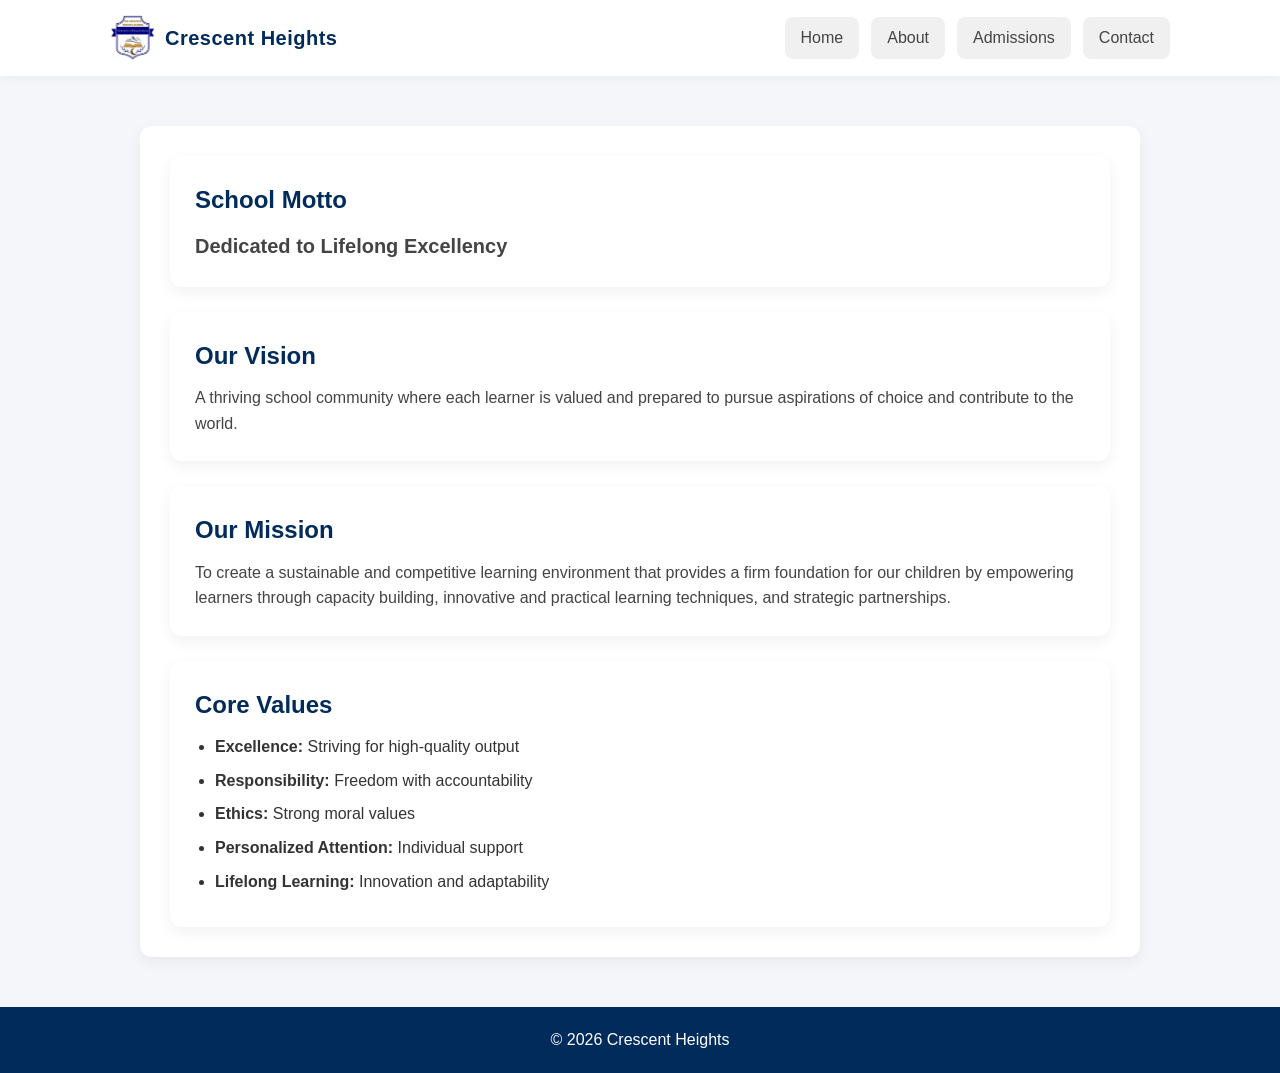
==== about.html @ fdd19cbf "first commit" ====
<!DOCTYPE html>
<html lang="en">
<head>
    <title>About</title>
    <link rel="stylesheet" href="style.css">
</head>
<body>

<header>
    <div class="navbar">
        <a href="index.html" class="logo-section">
            <img src="images/logo.jpg" class="logo">
            <span class="school-name">Crescent Heights</span>
        </a>

        <nav>
            <a href="index.html">Home</a>
            <a href="about.html">About</a>
            <a href="admission.html">Admissions</a>
            <a href="contact.html">Contact</a>
        </nav>
    </div>
</header>

<section class="about-page">

    <div class="about-card">
        <h2>School Motto</h2>
        <p class="highlight">Dedicated to Lifelong Excellency</p>
    </div>

    <div class="about-card">
        <h2>Our Vision</h2>
        <p>
            A thriving school community where each learner is valued and prepared 
            to pursue aspirations of choice and contribute to the world.
        </p>
    </div>

    <div class="about-card">
        <h2>Our Mission</h2>
        <p>
            To create a sustainable and competitive learning environment that provides 
            a firm foundation for our children by empowering learners through capacity 
            building, innovative and practical learning techniques, and strategic partnerships.
        </p>
    </div>

    <div class="about-card">
        <h2>Core Values</h2>
        <ul>
            <li><strong>Excellence:</strong> Striving for high-quality output</li>
            <li><strong>Responsibility:</strong> Freedom with accountability</li>
            <li><strong>Ethics:</strong> Strong moral values</li>
            <li><strong>Personalized Attention:</strong> Individual support</li>
            <li><strong>Lifelong Learning:</strong> Innovation and adaptability</li>
        </ul>
    </div>

</section>

<footer>
    <p>© 2026 Crescent Heights</p>
</footer>

</body>
</html>
---- style.css ----
/* RESET */
* {
    margin: 0;
    padding: 0;
    box-sizing: border-box;
}

/* BODY */
body {
    font-family: 'Segoe UI', sans-serif;
    background: #f4f6f9;
    color: #333;
    line-height: 1.6;
}

/* NAVBAR */
header {
    background: white;
    box-shadow: 0 2px 10px rgba(0,0,0,0.05);
    position: sticky;
    top: 0;
    z-index: 1000;
}

.navbar {
    max-width: 1100px;
    margin: auto;
    padding: 15px 20px;
    display: flex;
    justify-content: space-between;
    align-items: center;
    flex-wrap: wrap;
}

/* LOGO */
.logo-section {
    display: flex;
    align-items: center;
    gap: 10px;
    text-decoration: none;
}

.logo {
    width: 45px;
}

.school-name {
    font-size: 20px;
    font-weight: 700;
    color: #002b5b;
    letter-spacing: 0.5px;
}

/* NAV LINKS */
nav {
    display: flex;
    gap: 12px;
    flex-wrap: wrap;
}

nav a {
    padding: 8px 16px;
    border-radius: 8px;
    text-decoration: none;
    color: #444;
    font-weight: 500;
    transition: all 0.3s;
    background: #f0f0f0;
}

nav a:hover {
    background: #0077ff;
    color: white;
    transform: translateY(-2px);
    box-shadow: 0 6px 15px rgba(0,119,255,0.3);
}

/* HERO SECTION */
.hero {
    height: 85vh;
    background: linear-gradient(rgba(0,0,0,0.6), rgba(0,0,0,0.6)),
                url('https://images.unsplash.com/photo-1503676260728-1c00da094a0b');
    background-size: cover;
    background-position: center;
    display: flex;
    justify-content: center;
    align-items: center;
    text-align: center;
    color: white;
    padding: 0 15px;
}

.hero h1 {
    font-size: 42px;
}

.hero p {
    font-size: 18px;
    margin-top: 10px;
}

.btn {
    display: inline-block;
    margin-top: 20px;
    padding: 12px 20px;
    background: linear-gradient(135deg, #0077ff, #00c6ff);
    color: white;
    text-decoration: none;
    border-radius: 8px;
    font-weight: 600;
    transition: all 0.3s ease;
}

.btn:hover {
    transform: translateY(-2px);
    box-shadow: 0 8px 20px rgba(0,119,255,0.3);
}

.btn:active {
    transform: scale(0.98);
}

/* GENERAL SECTIONS */
.section, .about-page {
    max-width: 1000px;
    margin: 50px auto;
    background: white;
    padding: 30px;
    border-radius: 12px;
    box-shadow: 0 5px 15px rgba(0,0,0,0.06);
}

/* CARDS */
.cards {
    display: flex;
    gap: 20px;
    margin-top: 20px;
    flex-wrap: wrap;
}

.card {
    background: #f4f6f9;
    padding: 20px;
    border-radius: 12px;
    flex: 1 1 100%;
    transition: 0.3s;
}

.card:hover {
    transform: translateY(-5px);
    box-shadow: 0 10px 25px rgba(0,0,0,0.1);
}

/* ABOUT PAGE */
.about-page {
    display: grid;
    gap: 25px;
}

.about-card {
    padding: 25px;
    border-radius: 12px;
    background: white;
    box-shadow: 0 5px 15px rgba(0,0,0,0.06);
    transition: 0.3s;
}

.about-card:hover {
    transform: translateY(-5px);
}

.about-card h2 {
    color: #002b5b;
    margin-bottom: 10px;
}

.about-card p {
    line-height: 1.6;
    color: #444;
}

.highlight {
    font-size: 20px;
    font-weight: bold;
    color: #0077ff;
}

.about-card ul {
    margin-left: 20px;
    margin-top: 10px;
}

.about-card li {
    margin-bottom: 8px;
}

/* FORMS */
input, textarea {
    width: 100%;
    padding: 12px;
    margin-top: 12px;
    border-radius: 8px;
    border: 1px solid #ddd;
    font-size: 14px;
    transition: all 0.2s ease;
}

input:focus, textarea:focus {
    outline: none;
    border-color: #0077ff;
    box-shadow: 0 0 5px rgba(0,119,255,0.2);
}

button, .btn, input[type="submit"] {
    display: inline-block;
    width: 100%;
    padding: 14px 20px;
    margin-top: 15px;
    background: linear-gradient(135deg, #0077ff, #00c6ff);
    color: white;
    border: none;
    border-radius: 10px;
    font-size: 16px;
    font-weight: 600;
    cursor: pointer;
    transition: all 0.3s ease;
}

button:hover, .btn:hover, input[type="submit"]:hover {
    transform: translateY(-2px);
    box-shadow: 0 8px 20px rgba(0,119,255,0.3);
}

button:active, .btn:active, input[type="submit"]:active {
    transform: scale(0.98);
}

/* FOOTER */
footer {
    text-align: center;
    padding: 20px;
    background: #002b5b;
    color: white;
    margin-top: 50px;
}

/* MOBILE RESPONSIVE */
@media(max-width: 768px) {
    .navbar {
        flex-direction: column;
        align-items: flex-start;
    }

    nav {
        flex-direction: column;
        width: 100%;
        margin-top: 10px;
    }

    nav a {
        width: 100%;
        text-align: center;
        margin: 5px 0;
    }

    .hero h1 {
        font-size: 28px;
    }

    .cards {
        flex-direction: column;
    }

    .section, .about-page {
        padding: 20px;
        margin: 20px 10px;
    }

    button, .btn, input[type="submit"] {
        font-size: 16px;
        padding: 14px 20px;
    }
}

/* CARDS RESPONSIVE BREAKPOINT */
@media(min-width: 600px) {
    .card, .about-card {
        flex: 1 1 calc(33% - 20px);
    }
}
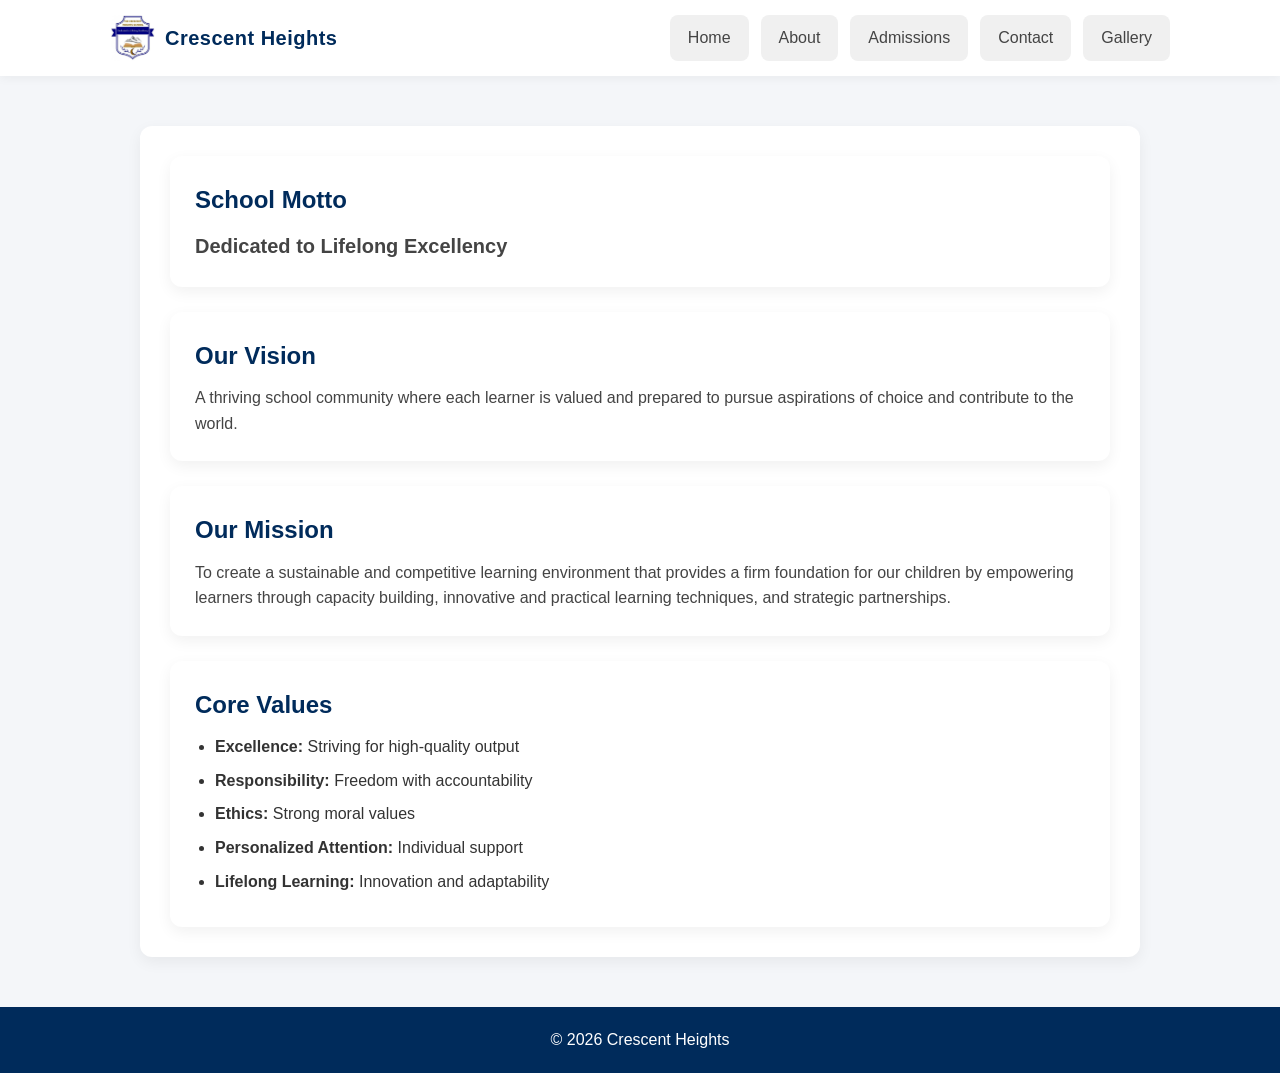
==== commit 9e9daff4: "gallery" ====
--- a/about.html
+++ b/about.html
@@ -18,6 +18,7 @@
             <a href="about.html">About</a>
             <a href="admission.html">Admissions</a>
             <a href="contact.html">Contact</a>
+            <a href="gallery.html">Gallery</a>
         </nav>
     </div>
 </header>
--- a/style.css
+++ b/style.css
@@ -13,7 +13,7 @@
     line-height: 1.6;
 }
 
-/* NAVBAR */
+/* HEADER / NAVBAR */
 header {
     background: white;
     box-shadow: 0 2px 10px rgba(0,0,0,0.05);
@@ -59,7 +59,7 @@
 }
 
 nav a {
-    padding: 8px 16px;
+    padding: 10px 18px;
     border-radius: 8px;
     text-decoration: none;
     color: #444;
@@ -244,6 +244,79 @@
     margin-top: 50px;
 }
 
+/* GALLERY SECTION */
+.gallery-section {
+    max-width: 1100px;
+    margin: 50px auto;
+    padding: 30px;
+    background: white;
+    border-radius: 12px;
+    box-shadow: 0 5px 20px rgba(0,0,0,0.08);
+    text-align: center;
+    position: relative;
+}
+
+.gallery-section h2 {
+    color: #002b5b;
+    margin-bottom: 10px;
+    font-size: 28px;
+}
+
+.gallery-section p {
+    color: #555;
+    margin-bottom: 30px;
+    font-size: 16px;
+}
+
+/* GALLERY GRID */
+.gallery-grid {
+    display: grid;
+    grid-template-columns: repeat(auto-fit, minmax(250px, 1fr));
+    gap: 20px;
+}
+
+.gallery-item {
+    position: relative;
+    overflow: hidden;
+    border-radius: 12px;
+    cursor: pointer;
+    transform: translateY(0);
+    transition: all 0.3s ease;
+}
+
+.gallery-item img {
+    width: 100%;
+    display: block;
+    transition: transform 0.4s ease;
+}
+
+.gallery-item:hover img {
+    transform: scale(1.1);
+}
+
+.gallery-item:hover {
+    transform: translateY(-5px);
+    box-shadow: 0 12px 25px rgba(0,0,0,0.2);
+}
+
+/* OVERLAY CAPTIONS */
+.overlay {
+    position: absolute;
+    bottom: 0;
+    left: 0;
+    width: 100%;
+    background: linear-gradient(180deg, transparent, rgba(0,0,0,0.7));
+    color: white;
+    padding: 10px;
+    text-align: center;
+    opacity: 0;
+    transition: opacity 0.3s ease;
+}
+
+.gallery-item:hover .overlay {
+    opacity: 1;
+}
+
 /* MOBILE RESPONSIVE */
 @media(max-width: 768px) {
     .navbar {
@@ -271,9 +344,16 @@
         flex-direction: column;
     }
 
-    .section, .about-page {
+    .section, .about-page, .gallery-section {
         padding: 20px;
         margin: 20px 10px;
+    }
+
+    .gallery-section h2 {
+        font-size: 24px;
+    }
+    .gallery-section p {
+        font-size: 14px;
     }
 
     button, .btn, input[type="submit"] {
@@ -282,7 +362,7 @@
     }
 }
 
-/* CARDS RESPONSIVE BREAKPOINT */
+/* CARDS RESPONSIVE */
 @media(min-width: 600px) {
     .card, .about-card {
         flex: 1 1 calc(33% - 20px);
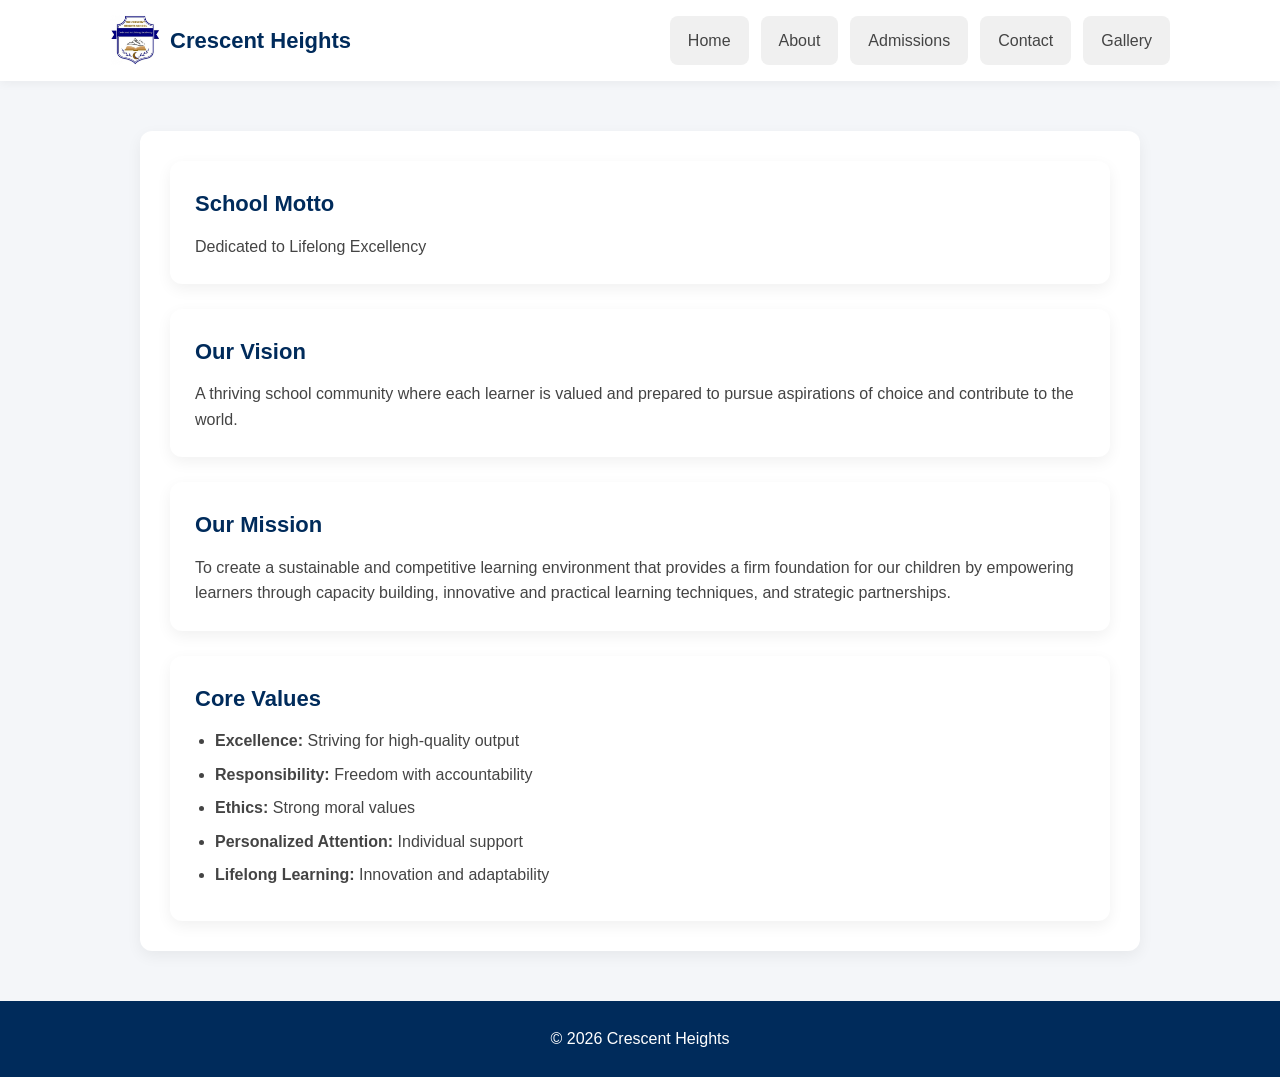
==== commit bdb9e549: "tag" ====
--- a/about.html
+++ b/about.html
@@ -1,6 +1,8 @@
 <!DOCTYPE html>
 <html lang="en">
 <head>
+    <meta charset="UTF-8">
+    <meta name="viewport" content="width=device-width, initial-scale=1.0">
     <title>About</title>
     <link rel="stylesheet" href="style.css">
 </head>
--- a/style.css
+++ b/style.css
@@ -5,7 +5,6 @@
     box-sizing: border-box;
 }
 
-/* BODY */
 body {
     font-family: 'Segoe UI', sans-serif;
     background: #f4f6f9;
@@ -41,14 +40,13 @@
 }
 
 .logo {
-    width: 45px;
+    width: 50px;
 }
 
 .school-name {
-    font-size: 20px;
+    font-size: 22px;
     font-weight: 700;
     color: #002b5b;
-    letter-spacing: 0.5px;
 }
 
 /* NAV LINKS */
@@ -59,7 +57,7 @@
 }
 
 nav a {
-    padding: 10px 18px;
+    padding: 12px 18px;
     border-radius: 8px;
     text-decoration: none;
     color: #444;
@@ -77,7 +75,8 @@
 
 /* HERO SECTION */
 .hero {
-    height: 85vh;
+    height: auto;
+    min-height: 80vh;
     background: linear-gradient(rgba(0,0,0,0.6), rgba(0,0,0,0.6)),
                 url('https://images.unsplash.com/photo-1503676260728-1c00da094a0b');
     background-size: cover;
@@ -87,27 +86,29 @@
     align-items: center;
     text-align: center;
     color: white;
-    padding: 0 15px;
+    padding: 60px 20px;
 }
 
 .hero h1 {
-    font-size: 42px;
+    font-size: 36px;
+    line-height: 1.2;
+    margin-bottom: 15px;
 }
 
 .hero p {
     font-size: 18px;
-    margin-top: 10px;
+    margin-bottom: 20px;
 }
 
 .btn {
     display: inline-block;
-    margin-top: 20px;
-    padding: 12px 20px;
+    padding: 16px 30px;
+    font-size: 18px;
+    border-radius: 10px;
+    font-weight: 600;
     background: linear-gradient(135deg, #0077ff, #00c6ff);
     color: white;
     text-decoration: none;
-    border-radius: 8px;
-    font-weight: 600;
     transition: all 0.3s ease;
 }
 
@@ -116,11 +117,7 @@
     box-shadow: 0 8px 20px rgba(0,119,255,0.3);
 }
 
-.btn:active {
-    transform: scale(0.98);
-}
-
-/* GENERAL SECTIONS */
+/* SECTIONS (About / Admission / Contact) */
 .section, .about-page {
     max-width: 1000px;
     margin: 50px auto;
@@ -128,27 +125,7 @@
     padding: 30px;
     border-radius: 12px;
     box-shadow: 0 5px 15px rgba(0,0,0,0.06);
-}
-
-/* CARDS */
-.cards {
-    display: flex;
-    gap: 20px;
-    margin-top: 20px;
-    flex-wrap: wrap;
-}
-
-.card {
-    background: #f4f6f9;
-    padding: 20px;
-    border-radius: 12px;
-    flex: 1 1 100%;
-    transition: 0.3s;
-}
-
-.card:hover {
-    transform: translateY(-5px);
-    box-shadow: 0 10px 25px rgba(0,0,0,0.1);
+    font-size: 16px;
 }
 
 /* ABOUT PAGE */
@@ -165,24 +142,16 @@
     transition: 0.3s;
 }
 
-.about-card:hover {
-    transform: translateY(-5px);
-}
-
 .about-card h2 {
     color: #002b5b;
-    margin-bottom: 10px;
-}
-
-.about-card p {
+    font-size: 22px;
+    margin-bottom: 12px;
+}
+
+.about-card p, .about-card li {
+    font-size: 16px;
+    color: #444;
     line-height: 1.6;
-    color: #444;
-}
-
-.highlight {
-    font-size: 20px;
-    font-weight: bold;
-    color: #0077ff;
 }
 
 .about-card ul {
@@ -194,15 +163,14 @@
     margin-bottom: 8px;
 }
 
-/* FORMS */
+/* FORMS / BUTTONS */
 input, textarea {
     width: 100%;
-    padding: 12px;
+    padding: 14px;
     margin-top: 12px;
     border-radius: 8px;
     border: 1px solid #ddd;
-    font-size: 14px;
-    transition: all 0.2s ease;
+    font-size: 16px;
 }
 
 input:focus, textarea:focus {
@@ -211,37 +179,26 @@
     box-shadow: 0 0 5px rgba(0,119,255,0.2);
 }
 
-button, .btn, input[type="submit"] {
-    display: inline-block;
-    width: 100%;
-    padding: 14px 20px;
-    margin-top: 15px;
-    background: linear-gradient(135deg, #0077ff, #00c6ff);
-    color: white;
+button, input[type="submit"] {
+    width: 100%;
+    padding: 16px 25px;
+    font-size: 18px;
+    font-weight: 600;
     border: none;
     border-radius: 10px;
-    font-size: 16px;
-    font-weight: 600;
+    background: linear-gradient(135deg, #0077ff, #00c6ff);
+    color: white;
     cursor: pointer;
     transition: all 0.3s ease;
 }
 
-button:hover, .btn:hover, input[type="submit"]:hover {
+button:hover, input[type="submit"]:hover {
     transform: translateY(-2px);
     box-shadow: 0 8px 20px rgba(0,119,255,0.3);
 }
 
-button:active, .btn:active, input[type="submit"]:active {
+button:active, input[type="submit"]:active {
     transform: scale(0.98);
-}
-
-/* FOOTER */
-footer {
-    text-align: center;
-    padding: 20px;
-    background: #002b5b;
-    color: white;
-    margin-top: 50px;
 }
 
 /* GALLERY SECTION */
@@ -256,58 +213,30 @@
     position: relative;
 }
 
-.gallery-section h2 {
-    color: #002b5b;
-    margin-bottom: 10px;
-    font-size: 28px;
-}
-
-.gallery-section p {
-    color: #555;
-    margin-bottom: 30px;
-    font-size: 16px;
-}
-
-/* GALLERY GRID */
 .gallery-grid {
     display: grid;
     grid-template-columns: repeat(auto-fit, minmax(250px, 1fr));
     gap: 20px;
 }
 
-.gallery-item {
-    position: relative;
-    overflow: hidden;
-    border-radius: 12px;
-    cursor: pointer;
-    transform: translateY(0);
-    transition: all 0.3s ease;
-}
-
 .gallery-item img {
     width: 100%;
-    display: block;
-    transition: transform 0.4s ease;
+    border-radius: 12px;
+    transition: transform 0.3s ease;
 }
 
 .gallery-item:hover img {
-    transform: scale(1.1);
-}
-
-.gallery-item:hover {
-    transform: translateY(-5px);
-    box-shadow: 0 12px 25px rgba(0,0,0,0.2);
-}
-
-/* OVERLAY CAPTIONS */
+    transform: scale(1.05);
+}
+
 .overlay {
     position: absolute;
     bottom: 0;
     left: 0;
     width: 100%;
+    padding: 10px;
+    color: white;
     background: linear-gradient(180deg, transparent, rgba(0,0,0,0.7));
-    color: white;
-    padding: 10px;
     text-align: center;
     opacity: 0;
     transition: opacity 0.3s ease;
@@ -315,6 +244,15 @@
 
 .gallery-item:hover .overlay {
     opacity: 1;
+}
+
+/* FOOTER */
+footer {
+    text-align: center;
+    padding: 25px;
+    background: #002b5b;
+    color: white;
+    font-size: 16px;
 }
 
 /* MOBILE RESPONSIVE */
@@ -334,37 +272,22 @@
         width: 100%;
         text-align: center;
         margin: 5px 0;
+        font-size: 18px;
+        padding: 12px;
     }
 
-    .hero h1 {
-        font-size: 28px;
-    }
-
-    .cards {
-        flex-direction: column;
-    }
-
-    .section, .about-page, .gallery-section {
-        padding: 20px;
-        margin: 20px 10px;
-    }
-
-    .gallery-section h2 {
-        font-size: 24px;
-    }
-    .gallery-section p {
-        font-size: 14px;
-    }
-
-    button, .btn, input[type="submit"] {
-        font-size: 16px;
-        padding: 14px 20px;
-    }
-}
-
-/* CARDS RESPONSIVE */
-@media(min-width: 600px) {
-    .card, .about-card {
-        flex: 1 1 calc(33% - 20px);
-    }
+    .hero h1 { font-size: 32px; }
+    .hero p { font-size: 18px; }
+    .btn { font-size: 18px; padding: 16px 25px; }
+
+    .about-card h2 { font-size: 20px; }
+    .about-card p, .about-card li { font-size: 16px; }
+
+    input, textarea { font-size: 16px; padding: 14px; }
+    button, input[type="submit"] { font-size: 18px; padding: 16px 25px; }
+
+    .gallery-section h2 { font-size: 24px; }
+    .gallery-section p { font-size: 16px; }
+
+    .gallery-grid { grid-template-columns: 1fr; gap: 15px; }
 }
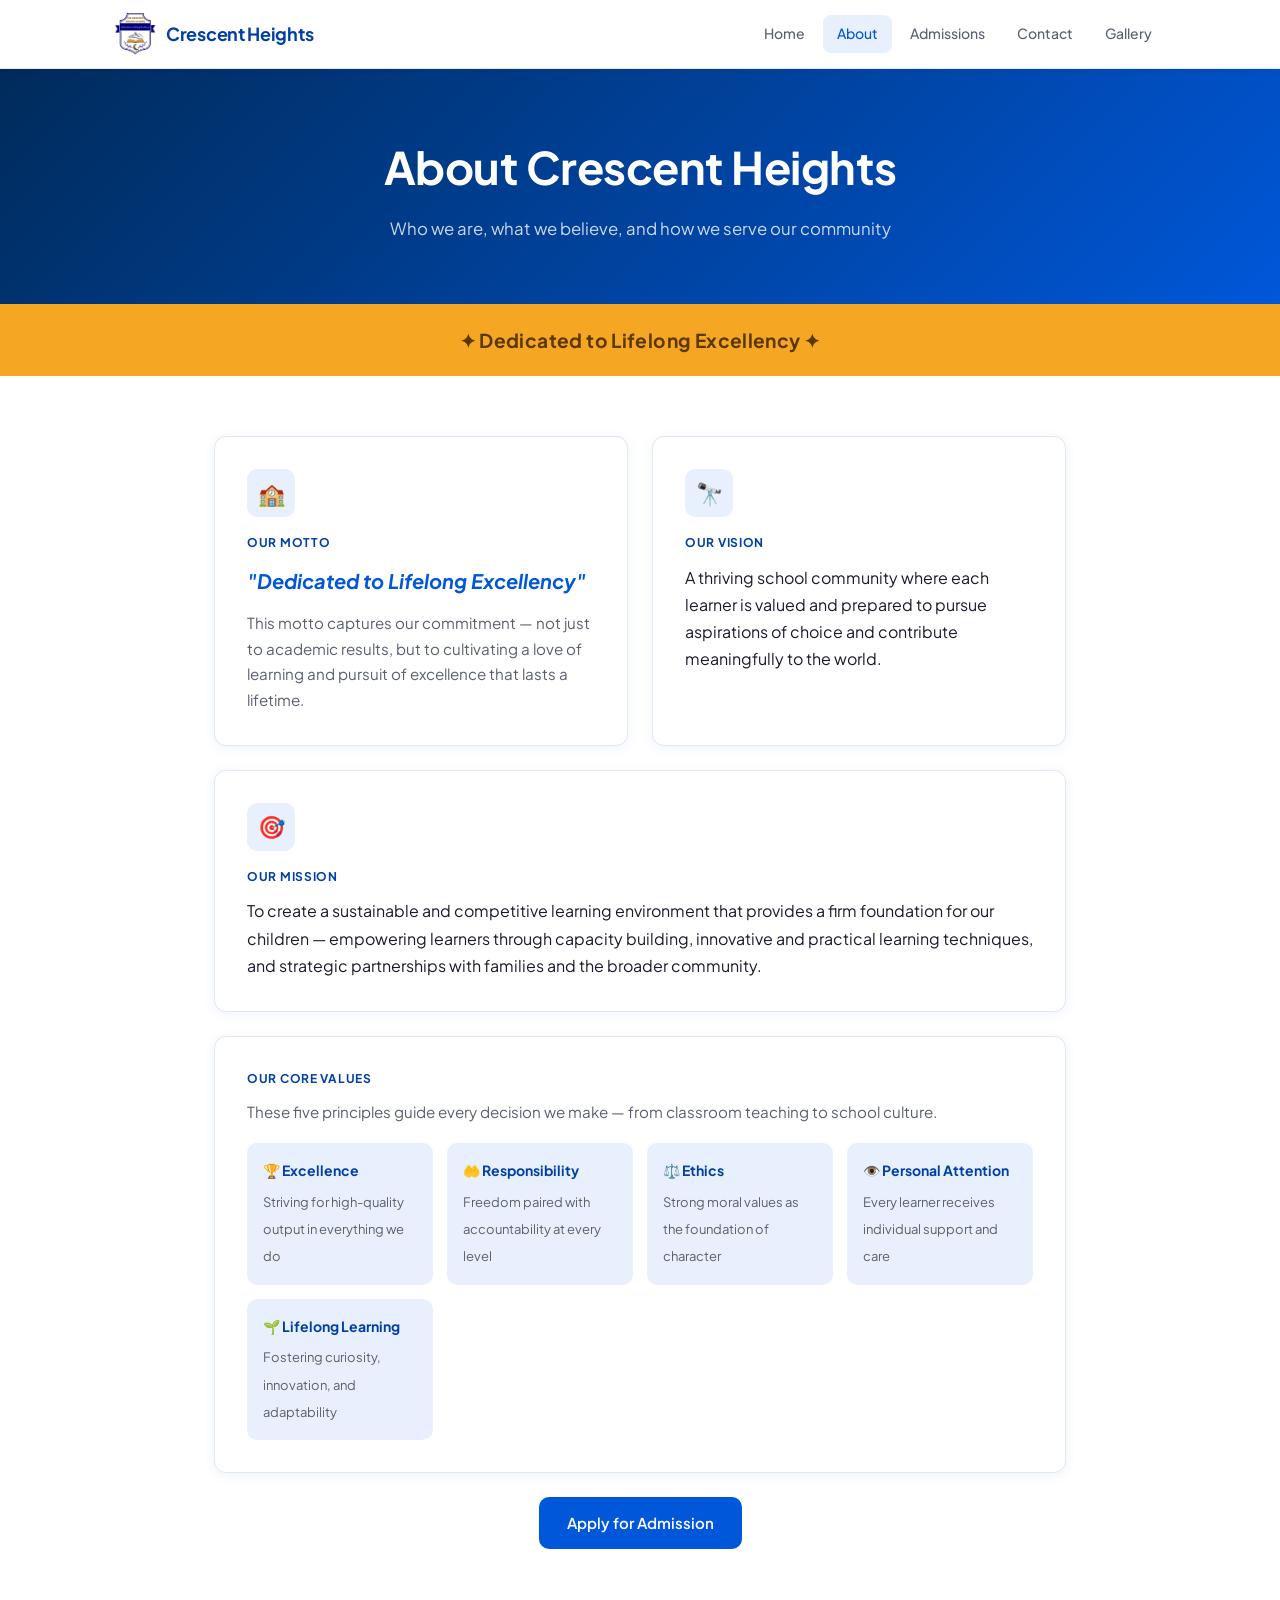
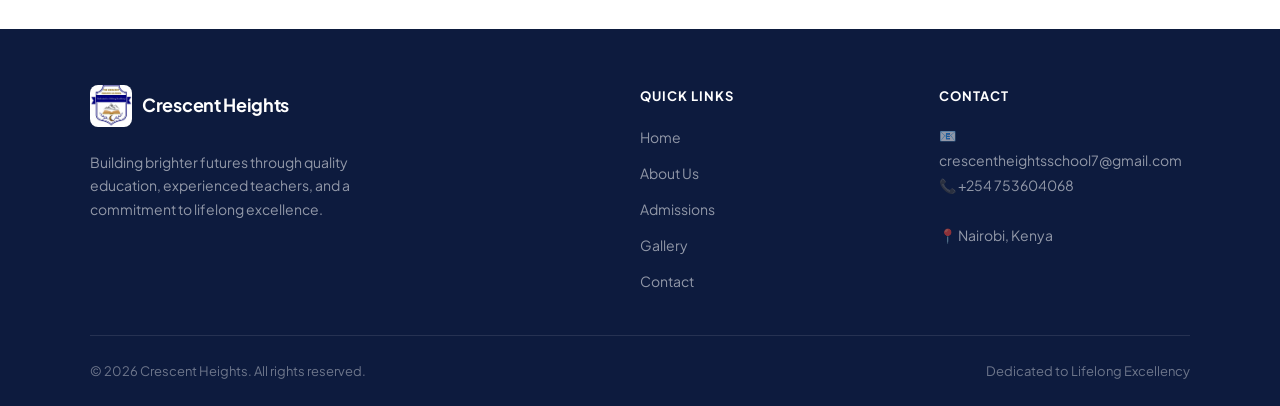
==== commit a0e12570: "updated website" ====
--- a/about.html
+++ b/about.html
@@ -1,70 +1,148 @@
 <!DOCTYPE html>
 <html lang="en">
 <head>
-    <meta charset="UTF-8">
-    <meta name="viewport" content="width=device-width, initial-scale=1.0">
-    <title>About</title>
-    <link rel="stylesheet" href="style.css">
+  <meta charset="UTF-8">
+  <meta name="viewport" content="width=device-width, initial-scale=1.0">
+  <meta name="description" content="Learn about Crescent Heights — our motto, vision, mission, and the core values that guide everything we do.">
+  <title>About — Crescent Heights</title>
+  <link rel="icon" href="images/logo.jpg">
+  <link rel="stylesheet" href="style.css">
 </head>
 <body>
 
 <header>
-    <div class="navbar">
-        <a href="index.html" class="logo-section">
-            <img src="images/logo.jpg" class="logo">
-            <span class="school-name">Crescent Heights</span>
-        </a>
-
-        <nav>
-            <a href="index.html">Home</a>
-            <a href="about.html">About</a>
-            <a href="admission.html">Admissions</a>
-            <a href="contact.html">Contact</a>
-            <a href="gallery.html">Gallery</a>
-        </nav>
-    </div>
+  <div class="navbar">
+    <a href="index.html" class="logo-section">
+      <img src="images/logo.jpg" class="logo" alt="Crescent Heights Logo">
+      <span class="school-name">Crescent Heights</span>
+    </a>
+    <button class="hamburger" id="hamburger" aria-label="Toggle menu">
+      <span></span><span></span><span></span>
+    </button>
+    <nav id="main-nav">
+      <a href="index.html">Home</a>
+      <a href="about.html" class="active">About</a>
+      <a href="admission.html">Admissions</a>
+      <a href="contact.html">Contact</a>
+      <a href="gallery.html">Gallery</a>
+    </nav>
+  </div>
 </header>
 
-<section class="about-page">
+<div class="page-hero">
+  <h1>About Crescent Heights</h1>
+  <p>Who we are, what we believe, and how we serve our community</p>
+</div>
 
-    <div class="about-card">
-        <h2>School Motto</h2>
-        <p class="highlight">Dedicated to Lifelong Excellency</p>
+<div class="motto-banner">
+  <p>✦ Dedicated to Lifelong Excellency ✦</p>
+</div>
+
+<div class="about-page">
+  <div class="about-grid">
+
+    <div class="about-card fade-up">
+      <div class="card-icon">🏫</div>
+      <h2>Our Motto</h2>
+      <p class="highlight">"Dedicated to Lifelong Excellency"</p>
+      <p style="margin-top:12px; color:var(--muted); font-size:0.95rem;">This motto captures our commitment — not just to academic results, but to cultivating a love of learning and pursuit of excellence that lasts a lifetime.</p>
     </div>
 
-    <div class="about-card">
-        <h2>Our Vision</h2>
-        <p>
-            A thriving school community where each learner is valued and prepared 
-            to pursue aspirations of choice and contribute to the world.
-        </p>
+    <div class="about-card fade-up">
+      <div class="card-icon">🔭</div>
+      <h2>Our Vision</h2>
+      <p>A thriving school community where each learner is valued and prepared to pursue aspirations of choice and contribute meaningfully to the world.</p>
     </div>
 
-    <div class="about-card">
-        <h2>Our Mission</h2>
-        <p>
-            To create a sustainable and competitive learning environment that provides 
-            a firm foundation for our children by empowering learners through capacity 
-            building, innovative and practical learning techniques, and strategic partnerships.
-        </p>
+    <div class="about-card full-width fade-up">
+      <div class="card-icon">🎯</div>
+      <h2>Our Mission</h2>
+      <p>To create a sustainable and competitive learning environment that provides a firm foundation for our children — empowering learners through capacity building, innovative and practical learning techniques, and strategic partnerships with families and the broader community.</p>
     </div>
 
-    <div class="about-card">
-        <h2>Core Values</h2>
-        <ul>
-            <li><strong>Excellence:</strong> Striving for high-quality output</li>
-            <li><strong>Responsibility:</strong> Freedom with accountability</li>
-            <li><strong>Ethics:</strong> Strong moral values</li>
-            <li><strong>Personalized Attention:</strong> Individual support</li>
-            <li><strong>Lifelong Learning:</strong> Innovation and adaptability</li>
-        </ul>
+    <div class="about-card full-width fade-up">
+      <h2>Our Core Values</h2>
+      <p style="color:var(--muted); font-size:0.95rem; margin-bottom:18px;">These five principles guide every decision we make — from classroom teaching to school culture.</p>
+      <div class="values-grid">
+        <div class="value-item">
+          <strong>🏆 Excellence</strong>
+          <span>Striving for high-quality output in everything we do</span>
+        </div>
+        <div class="value-item">
+          <strong>🤲 Responsibility</strong>
+          <span>Freedom paired with accountability at every level</span>
+        </div>
+        <div class="value-item">
+          <strong>⚖️ Ethics</strong>
+          <span>Strong moral values as the foundation of character</span>
+        </div>
+        <div class="value-item">
+          <strong>👁️ Personal Attention</strong>
+          <span>Every learner receives individual support and care</span>
+        </div>
+        <div class="value-item">
+          <strong>🌱 Lifelong Learning</strong>
+          <span>Fostering curiosity, innovation, and adaptability</span>
+        </div>
+      </div>
     </div>
 
-</section>
+  </div>
+  <div style="text-align:center; margin-top:16px; padding-bottom:20px;">
+    <a href="admission.html" class="btn btn-blue">Apply for Admission</a>
+  </div>
+</div>
 
 <footer>
-    <p>© 2026 Crescent Heights</p>
+  <div class="footer-grid">
+    <div class="footer-brand">
+      <a href="index.html" class="logo-section" style="margin-bottom:12px; display:inline-flex;">
+        <img src="images/logo.jpg" class="logo" alt="Logo">
+        <span class="school-name">Crescent Heights</span>
+      </a>
+      <p>Building brighter futures through quality education, experienced teachers, and a commitment to lifelong excellence.</p>
+    </div>
+    <div class="footer-col">
+      <h4>Quick Links</h4>
+      <ul>
+        <li><a href="index.html">Home</a></li>
+        <li><a href="about.html">About Us</a></li>
+        <li><a href="admission.html">Admissions</a></li>
+        <li><a href="gallery.html">Gallery</a></li>
+        <li><a href="contact.html">Contact</a></li>
+      </ul>
+    </div>
+    <div class="footer-col">
+      <h4>Contact</h4>
+      <address>
+        📧 crescentheightsschool7@gmail.com<br>
+        📞 +254 753604068<br><br>
+        📍 Nairobi, Kenya
+      </address>
+    </div>
+  </div>
+  <div class="footer-bottom">
+    <span>© 2026 Crescent Heights. All rights reserved.</span>
+    <span>Dedicated to Lifelong Excellency</span>
+  </div>
 </footer>
 
+<script>
+  const hamburger = document.getElementById('hamburger');
+  const nav = document.getElementById('main-nav');
+  hamburger.addEventListener('click', () => {
+    hamburger.classList.toggle('open');
+    nav.classList.toggle('open');
+  });
+  const observer = new IntersectionObserver((entries) => {
+    entries.forEach((e, i) => {
+      if (e.isIntersecting) {
+        setTimeout(() => e.target.classList.add('visible'), i * 100);
+        observer.unobserve(e.target);
+      }
+    });
+  }, { threshold: 0.1 });
+  document.querySelectorAll('.fade-up').forEach(el => observer.observe(el));
+</script>
 </body>
 </html>
--- a/style.css
+++ b/style.css
@@ -1,293 +1,549 @@
-/* RESET */
-* {
-    margin: 0;
-    padding: 0;
-    box-sizing: border-box;
-}
+@import url('https://fonts.googleapis.com/css2?family=Plus+Jakarta+Sans:wght@400;500;600;700&display=swap');
+
+*, *::before, *::after { box-sizing: border-box; margin: 0; padding: 0; }
+
+:root {
+  --blue: #0057D9;
+  --blue-dark: #003FA3;
+  --blue-light: #E8F0FE;
+  --gold: #F5A623;
+  --text: #1a1a2e;
+  --muted: #5a6070;
+  --border: #e2e8f0;
+  --bg: #f8faff;
+  --white: #ffffff;
+  --radius: 12px;
+  --shadow: 0 2px 12px rgba(0,87,217,0.08);
+  --shadow-lg: 0 8px 32px rgba(0,87,217,0.12);
+}
+
+html { scroll-behavior: smooth; }
 
 body {
-    font-family: 'Segoe UI', sans-serif;
-    background: #f4f6f9;
-    color: #333;
-    line-height: 1.6;
-}
-
-/* HEADER / NAVBAR */
+  font-family: 'Plus Jakarta Sans', sans-serif;
+  color: var(--text);
+  background: var(--white);
+  line-height: 1.7;
+  font-size: 16px;
+}
+
+/* ── NAVBAR ── */
 header {
-    background: white;
-    box-shadow: 0 2px 10px rgba(0,0,0,0.05);
-    position: sticky;
-    top: 0;
-    z-index: 1000;
+  position: sticky;
+  top: 0;
+  z-index: 100;
+  background: rgba(255,255,255,0.95);
+  backdrop-filter: blur(10px);
+  border-bottom: 1px solid var(--border);
+  box-shadow: 0 1px 8px rgba(0,0,0,0.05);
 }
 
 .navbar {
-    max-width: 1100px;
-    margin: auto;
-    padding: 15px 20px;
-    display: flex;
-    justify-content: space-between;
-    align-items: center;
-    flex-wrap: wrap;
-}
-
-/* LOGO */
+  max-width: 1100px;
+  margin: 0 auto;
+  padding: 0 24px;
+  display: flex;
+  align-items: center;
+  justify-content: space-between;
+  height: 68px;
+}
+
 .logo-section {
-    display: flex;
-    align-items: center;
-    gap: 10px;
-    text-decoration: none;
+  display: flex;
+  align-items: center;
+  gap: 10px;
+  text-decoration: none;
+  flex-shrink: 0;
 }
 
 .logo {
-    width: 50px;
+  width: 42px;
+  height: 42px;
+  border-radius: 8px;
+  object-fit: cover;
 }
 
 .school-name {
-    font-size: 22px;
-    font-weight: 700;
-    color: #002b5b;
-}
-
-/* NAV LINKS */
+  font-weight: 700;
+  font-size: 18px;
+  color: var(--blue-dark);
+  letter-spacing: -0.3px;
+}
+
 nav {
-    display: flex;
-    gap: 12px;
-    flex-wrap: wrap;
+  display: flex;
+  align-items: center;
+  gap: 4px;
 }
 
 nav a {
-    padding: 12px 18px;
-    border-radius: 8px;
-    text-decoration: none;
-    color: #444;
-    font-weight: 500;
-    transition: all 0.3s;
-    background: #f0f0f0;
-}
-
-nav a:hover {
-    background: #0077ff;
-    color: white;
-    transform: translateY(-2px);
-    box-shadow: 0 6px 15px rgba(0,119,255,0.3);
-}
-
-/* HERO SECTION */
+  text-decoration: none;
+  color: var(--muted);
+  font-weight: 500;
+  font-size: 14px;
+  padding: 7px 14px;
+  border-radius: 8px;
+  transition: all 0.2s;
+}
+
+nav a:hover, nav a.active {
+  color: var(--blue);
+  background: var(--blue-light);
+}
+
+.hamburger {
+  display: none;
+  flex-direction: column;
+  gap: 5px;
+  cursor: pointer;
+  padding: 6px;
+  background: none;
+  border: none;
+  border-radius: 6px;
+}
+
+.hamburger span {
+  display: block;
+  width: 22px;
+  height: 2px;
+  background: var(--text);
+  border-radius: 2px;
+  transition: all 0.3s;
+}
+
+.hamburger.open span:nth-child(1) { transform: translateY(7px) rotate(45deg); }
+.hamburger.open span:nth-child(2) { opacity: 0; }
+.hamburger.open span:nth-child(3) { transform: translateY(-7px) rotate(-45deg); }
+
+/* ── HERO ── */
 .hero {
-    height: auto;
-    min-height: 80vh;
-    background: linear-gradient(rgba(0,0,0,0.6), rgba(0,0,0,0.6)),
-                url('https://images.unsplash.com/photo-1503676260728-1c00da094a0b');
-    background-size: cover;
-    background-position: center;
-    display: flex;
-    justify-content: center;
-    align-items: center;
-    text-align: center;
-    color: white;
-    padding: 60px 20px;
+  background: linear-gradient(135deg, #002b5b 0%, #0057D9 60%, #1a7fe8 100%);
+  min-height: 88vh;
+  display: flex;
+  align-items: center;
+  justify-content: center;
+  text-align: center;
+  padding: 80px 24px;
+  position: relative;
+  overflow: hidden;
+}
+
+.hero::before {
+  content: '';
+  position: absolute;
+  inset: 0;
+  background: url("data:image/svg+xml,%3Csvg width='60' height='60' viewBox='0 0 60 60' xmlns='http://www.w3.org/2000/svg'%3E%3Cg fill='none' fill-rule='evenodd'%3E%3Cg fill='%23ffffff' fill-opacity='0.04'%3E%3Ccircle cx='30' cy='30' r='4'/%3E%3C/g%3E%3C/g%3E%3C/svg%3E");
+}
+
+.hero-content {
+  position: relative;
+  z-index: 1;
+  max-width: 680px;
+}
+
+.hero-badge {
+  display: inline-block;
+  background: rgba(255,255,255,0.15);
+  color: #fff;
+  font-size: 13px;
+  font-weight: 600;
+  letter-spacing: 0.08em;
+  text-transform: uppercase;
+  padding: 6px 16px;
+  border-radius: 999px;
+  border: 1px solid rgba(255,255,255,0.25);
+  margin-bottom: 20px;
+  animation: fadeUp 0.6s ease both;
 }
 
 .hero h1 {
-    font-size: 36px;
-    line-height: 1.2;
-    margin-bottom: 15px;
+  font-size: clamp(2rem, 5vw, 3.4rem);
+  font-weight: 700;
+  color: #fff;
+  line-height: 1.15;
+  letter-spacing: -1px;
+  margin-bottom: 16px;
+  animation: fadeUp 0.6s 0.1s ease both;
 }
 
 .hero p {
-    font-size: 18px;
-    margin-bottom: 20px;
+  font-size: 1.15rem;
+  color: rgba(255,255,255,0.8);
+  margin-bottom: 32px;
+  animation: fadeUp 0.6s 0.2s ease both;
+}
+
+.hero-btns {
+  display: flex;
+  gap: 12px;
+  justify-content: center;
+  flex-wrap: wrap;
+  animation: fadeUp 0.6s 0.3s ease both;
 }
 
 .btn {
-    display: inline-block;
-    padding: 16px 30px;
-    font-size: 18px;
-    border-radius: 10px;
-    font-weight: 600;
-    background: linear-gradient(135deg, #0077ff, #00c6ff);
-    color: white;
-    text-decoration: none;
-    transition: all 0.3s ease;
-}
-
-.btn:hover {
-    transform: translateY(-2px);
-    box-shadow: 0 8px 20px rgba(0,119,255,0.3);
-}
-
-/* SECTIONS (About / Admission / Contact) */
-.section, .about-page {
-    max-width: 1000px;
-    margin: 50px auto;
-    background: white;
-    padding: 30px;
-    border-radius: 12px;
-    box-shadow: 0 5px 15px rgba(0,0,0,0.06);
-    font-size: 16px;
-}
-
-/* ABOUT PAGE */
-.about-page {
-    display: grid;
-    gap: 25px;
-}
+  display: inline-block;
+  padding: 13px 28px;
+  border-radius: 10px;
+  font-weight: 600;
+  font-size: 15px;
+  text-decoration: none;
+  transition: all 0.2s;
+  cursor: pointer;
+  border: none;
+  font-family: inherit;
+}
+
+.btn-primary { background: var(--white); color: var(--blue-dark); }
+.btn-primary:hover { background: #f0f4ff; transform: translateY(-2px); box-shadow: 0 8px 20px rgba(0,0,0,0.15); }
+
+.btn-outline { background: transparent; color: #fff; border: 2px solid rgba(255,255,255,0.5); }
+.btn-outline:hover { background: rgba(255,255,255,0.1); transform: translateY(-2px); }
+
+.btn-blue { background: var(--blue); color: #fff; }
+.btn-blue:hover { background: var(--blue-dark); transform: translateY(-2px); box-shadow: var(--shadow-lg); }
+
+/* ── STATS ── */
+.stats-strip {
+  background: var(--white);
+  border-top: 1px solid var(--border);
+  padding: 28px 24px;
+}
+
+.stats-grid {
+  max-width: 800px;
+  margin: 0 auto;
+  display: flex;
+  justify-content: center;
+  gap: 48px;
+  flex-wrap: wrap;
+}
+
+.stat { text-align: center; }
+.stat-number { font-size: 2rem; font-weight: 700; color: var(--blue); letter-spacing: -1px; }
+.stat-label { font-size: 13px; color: var(--muted); font-weight: 500; margin-top: 2px; }
+
+/* ── SECTIONS ── */
+.section {
+  padding: 80px 24px;
+  max-width: 1100px;
+  margin: 0 auto;
+}
+
+.section-header { text-align: center; margin-bottom: 48px; }
+
+.section-tag {
+  display: inline-block;
+  font-size: 12px;
+  font-weight: 700;
+  letter-spacing: 0.1em;
+  text-transform: uppercase;
+  color: var(--blue);
+  margin-bottom: 10px;
+}
+
+.section h2 {
+  font-size: clamp(1.6rem, 3vw, 2.2rem);
+  font-weight: 700;
+  letter-spacing: -0.5px;
+  margin-bottom: 12px;
+}
+
+.section-sub { color: var(--muted); font-size: 1.05rem; max-width: 520px; margin: 0 auto; }
+
+/* ── CARDS ── */
+.cards { display: grid; grid-template-columns: repeat(auto-fit, minmax(280px, 1fr)); gap: 24px; }
+
+.card {
+  background: var(--white);
+  border: 1px solid var(--border);
+  border-radius: var(--radius);
+  padding: 28px;
+  transition: all 0.25s;
+  box-shadow: var(--shadow);
+}
+
+.card:hover { transform: translateY(-4px); box-shadow: var(--shadow-lg); border-color: rgba(0,87,217,0.2); }
+
+.card-icon {
+  width: 48px; height: 48px;
+  border-radius: 10px;
+  background: var(--blue-light);
+  display: flex; align-items: center; justify-content: center;
+  margin-bottom: 16px;
+  font-size: 22px;
+}
+
+.card h3 { font-size: 1.05rem; font-weight: 700; margin-bottom: 8px; }
+.card p { color: var(--muted); font-size: 0.95rem; line-height: 1.65; }
+
+/* ── PAGE HERO ── */
+.page-hero {
+  background: linear-gradient(135deg, #002b5b, #0057D9);
+  padding: 60px 24px;
+  text-align: center;
+  color: #fff;
+}
+
+.page-hero h1 { font-size: clamp(1.8rem, 4vw, 2.8rem); font-weight: 700; margin-bottom: 10px; letter-spacing: -0.5px; }
+.page-hero p { color: rgba(255,255,255,0.8); font-size: 1.05rem; }
+
+/* ── ABOUT ── */
+.motto-banner { background: var(--gold); padding: 20px 24px; text-align: center; }
+.motto-banner p { font-size: 1.2rem; font-weight: 700; color: #5a3800; letter-spacing: 0.02em; }
+
+.about-page { max-width: 900px; margin: 0 auto; padding: 60px 24px; }
+
+.about-grid { display: grid; grid-template-columns: 1fr 1fr; gap: 24px; margin: 0 0 24px; }
 
 .about-card {
-    padding: 25px;
-    border-radius: 12px;
-    background: white;
-    box-shadow: 0 5px 15px rgba(0,0,0,0.06);
-    transition: 0.3s;
-}
+  background: var(--white);
+  border: 1px solid var(--border);
+  border-radius: var(--radius);
+  padding: 32px;
+  box-shadow: var(--shadow);
+}
+
+.about-card.full-width { grid-column: 1 / -1; }
 
 .about-card h2 {
-    color: #002b5b;
-    font-size: 22px;
-    margin-bottom: 12px;
-}
-
-.about-card p, .about-card li {
-    font-size: 16px;
-    color: #444;
-    line-height: 1.6;
-}
-
-.about-card ul {
-    margin-left: 20px;
-    margin-top: 10px;
-}
-
-.about-card li {
-    margin-bottom: 8px;
-}
-
-/* FORMS / BUTTONS */
-input, textarea {
-    width: 100%;
-    padding: 14px;
-    margin-top: 12px;
-    border-radius: 8px;
-    border: 1px solid #ddd;
-    font-size: 16px;
-}
-
-input:focus, textarea:focus {
-    outline: none;
-    border-color: #0077ff;
-    box-shadow: 0 0 5px rgba(0,119,255,0.2);
-}
-
-button, input[type="submit"] {
-    width: 100%;
-    padding: 16px 25px;
-    font-size: 18px;
-    font-weight: 600;
-    border: none;
-    border-radius: 10px;
-    background: linear-gradient(135deg, #0077ff, #00c6ff);
-    color: white;
-    cursor: pointer;
-    transition: all 0.3s ease;
-}
-
-button:hover, input[type="submit"]:hover {
-    transform: translateY(-2px);
-    box-shadow: 0 8px 20px rgba(0,119,255,0.3);
-}
-
-button:active, input[type="submit"]:active {
-    transform: scale(0.98);
-}
-
-/* GALLERY SECTION */
-.gallery-section {
-    max-width: 1100px;
-    margin: 50px auto;
-    padding: 30px;
-    background: white;
-    border-radius: 12px;
-    box-shadow: 0 5px 20px rgba(0,0,0,0.08);
-    text-align: center;
-    position: relative;
-}
-
-.gallery-grid {
-    display: grid;
-    grid-template-columns: repeat(auto-fit, minmax(250px, 1fr));
-    gap: 20px;
-}
-
-.gallery-item img {
-    width: 100%;
-    border-radius: 12px;
-    transition: transform 0.3s ease;
-}
-
-.gallery-item:hover img {
-    transform: scale(1.05);
-}
-
-.overlay {
-    position: absolute;
-    bottom: 0;
-    left: 0;
-    width: 100%;
-    padding: 10px;
-    color: white;
-    background: linear-gradient(180deg, transparent, rgba(0,0,0,0.7));
-    text-align: center;
-    opacity: 0;
-    transition: opacity 0.3s ease;
-}
-
-.gallery-item:hover .overlay {
-    opacity: 1;
-}
-
-/* FOOTER */
-footer {
-    text-align: center;
-    padding: 25px;
-    background: #002b5b;
-    color: white;
-    font-size: 16px;
-}
-
-/* MOBILE RESPONSIVE */
-@media(max-width: 768px) {
-    .navbar {
-        flex-direction: column;
-        align-items: flex-start;
-    }
-
-    nav {
-        flex-direction: column;
-        width: 100%;
-        margin-top: 10px;
-    }
-
-    nav a {
-        width: 100%;
-        text-align: center;
-        margin: 5px 0;
-        font-size: 18px;
-        padding: 12px;
-    }
-
-    .hero h1 { font-size: 32px; }
-    .hero p { font-size: 18px; }
-    .btn { font-size: 18px; padding: 16px 25px; }
-
-    .about-card h2 { font-size: 20px; }
-    .about-card p, .about-card li { font-size: 16px; }
-
-    input, textarea { font-size: 16px; padding: 14px; }
-    button, input[type="submit"] { font-size: 18px; padding: 16px 25px; }
-
-    .gallery-section h2 { font-size: 24px; }
-    .gallery-section p { font-size: 16px; }
-
-    .gallery-grid { grid-template-columns: 1fr; gap: 15px; }
+  font-size: 12px; font-weight: 700; color: var(--blue-dark);
+  text-transform: uppercase; letter-spacing: 0.06em; margin-bottom: 10px;
+}
+
+.about-card p { color: var(--text); font-size: 1rem; line-height: 1.7; }
+.about-card .highlight { font-size: 1.25rem; font-weight: 700; color: var(--blue); font-style: italic; }
+
+.values-grid { display: grid; grid-template-columns: repeat(auto-fit, minmax(160px, 1fr)); gap: 14px; margin-top: 16px; }
+
+.value-item { background: var(--blue-light); border-radius: 10px; padding: 16px; }
+.value-item strong { display: block; color: var(--blue-dark); font-weight: 700; font-size: 14px; margin-bottom: 4px; }
+.value-item span { font-size: 13px; color: var(--muted); }
+
+/* ── FORMS ── */
+.form-page { max-width: 680px; margin: 0 auto; padding: 60px 24px; }
+
+.form-card {
+  background: var(--white);
+  border: 1px solid var(--border);
+  border-radius: 16px;
+  padding: 40px;
+  box-shadow: var(--shadow-lg);
+}
+
+.form-card h2 { font-size: 1.4rem; font-weight: 700; margin-bottom: 6px; }
+.form-card .sub { color: var(--muted); font-size: 0.95rem; margin-bottom: 28px; }
+
+.form-group { margin-bottom: 18px; }
+.form-group label { display: block; font-size: 14px; font-weight: 600; color: var(--text); margin-bottom: 6px; }
+
+.form-group input,
+.form-group select,
+.form-group textarea {
+  width: 100%;
+  padding: 11px 14px;
+  border: 1.5px solid var(--border);
+  border-radius: 8px;
+  font-family: inherit;
+  font-size: 15px;
+  color: var(--text);
+  background: var(--white);
+  transition: border-color 0.2s, box-shadow 0.2s;
+  outline: none;
+}
+
+.form-group input:focus,
+.form-group select:focus,
+.form-group textarea:focus {
+  border-color: var(--blue);
+  box-shadow: 0 0 0 3px rgba(0,87,217,0.1);
+}
+
+.form-group textarea { resize: vertical; min-height: 110px; }
+.form-row { display: grid; grid-template-columns: 1fr 1fr; gap: 16px; }
+
+.docs-checklist {
+  background: var(--blue-light);
+  border-radius: 10px;
+  padding: 18px 20px;
+  margin-bottom: 24px;
+}
+
+.docs-checklist h4 {
+  font-size: 13px; font-weight: 700; color: var(--blue-dark);
+  text-transform: uppercase; letter-spacing: 0.06em; margin-bottom: 10px;
+}
+
+.docs-checklist ul { list-style: none; display: flex; flex-direction: column; gap: 6px; }
+
+.docs-checklist li {
+  font-size: 14px; color: var(--blue-dark);
+  display: flex; align-items: center; gap: 8px;
+}
+
+.docs-checklist li::before { content: '✓'; font-weight: 700; color: var(--blue); }
+
+/* ── CONTACT ── */
+.contact-layout {
+  display: grid;
+  grid-template-columns: 1fr 1.6fr;
+  gap: 40px;
+  max-width: 1000px;
+  margin: 0 auto;
+  padding: 60px 24px;
+  align-items: start;
+}
+
+.contact-info h2 { font-size: 1.5rem; font-weight: 700; margin-bottom: 10px; }
+.contact-info .sub { color: var(--muted); margin-bottom: 28px; font-size: 0.95rem; }
+
+.contact-detail { display: flex; align-items: flex-start; gap: 14px; margin-bottom: 20px; }
+
+.contact-detail-icon {
+  width: 40px; height: 40px;
+  border-radius: 10px;
+  background: var(--blue-light);
+  display: flex; align-items: center; justify-content: center;
+  font-size: 17px; flex-shrink: 0;
+}
+
+.contact-detail-text strong {
+  display: block; font-size: 13px; font-weight: 700;
+  color: var(--muted); text-transform: uppercase;
+  letter-spacing: 0.05em; margin-bottom: 2px;
+}
+
+.contact-detail-text span { font-size: 15px; color: var(--text); }
+
+.map-embed { margin-top: 24px; border-radius: var(--radius); overflow: hidden; border: 1px solid var(--border); }
+.map-embed iframe { width: 100%; height: 220px; display: block; border: none; }
+
+/* ── GALLERY ── */
+.gallery-section { padding: 60px 24px; max-width: 1100px; margin: 0 auto; }
+
+.gallery-filters { display: flex; gap: 8px; justify-content: center; margin-bottom: 32px; flex-wrap: wrap; }
+
+.filter-btn {
+  padding: 7px 18px;
+  border-radius: 999px;
+  border: 1.5px solid var(--border);
+  background: transparent;
+  font-family: inherit;
+  font-size: 14px; font-weight: 500;
+  color: var(--muted);
+  cursor: pointer;
+  transition: all 0.2s;
+}
+
+.filter-btn.active, .filter-btn:hover { background: var(--blue); color: #fff; border-color: var(--blue); }
+
+.gallery-grid { display: grid; grid-template-columns: repeat(auto-fill, minmax(280px, 1fr)); gap: 16px; }
+
+.gallery-item {
+  border-radius: var(--radius);
+  overflow: hidden;
+  aspect-ratio: 4/3;
+  background: var(--bg);
+  border: 1px solid var(--border);
+  cursor: pointer;
+  position: relative;
+}
+
+.gallery-item img { width: 100%; height: 100%; object-fit: cover; transition: transform 0.35s; display: block; }
+.gallery-item:hover img { transform: scale(1.05); }
+
+.gallery-item-overlay {
+  position: absolute; inset: 0;
+  background: rgba(0,43,91,0.55);
+  display: flex; align-items: center; justify-content: center;
+  opacity: 0; transition: opacity 0.25s;
+  color: #fff; font-size: 28px;
+}
+
+.gallery-item:hover .gallery-item-overlay { opacity: 1; }
+
+/* ── LIGHTBOX ── */
+.lightbox {
+  display: none; position: fixed; inset: 0;
+  background: rgba(0,0,0,0.92);
+  z-index: 1000;
+  align-items: center; justify-content: center;
+  padding: 24px;
+}
+
+.lightbox.open { display: flex; }
+.lightbox-img { max-width: 90vw; max-height: 85vh; border-radius: 8px; object-fit: contain; }
+
+.lightbox .close {
+  position: absolute; top: 20px; right: 28px;
+  color: #fff; font-size: 36px; cursor: pointer;
+  line-height: 1; opacity: 0.7; transition: opacity 0.2s;
+}
+
+.lightbox .close:hover { opacity: 1; }
+
+/* ── FOOTER ── */
+footer { background: #0d1b3e; color: rgba(255,255,255,0.75); padding: 56px 24px 24px; }
+
+.footer-grid {
+  max-width: 1100px; margin: 0 auto;
+  display: grid; grid-template-columns: 2fr 1fr 1fr;
+  gap: 48px; padding-bottom: 40px;
+  border-bottom: 1px solid rgba(255,255,255,0.1);
+}
+
+.footer-brand .school-name { color: #fff; font-size: 18px; }
+.footer-brand p { margin-top: 12px; font-size: 14px; line-height: 1.7; max-width: 280px; color: rgba(255,255,255,0.55); }
+
+.footer-col h4 { color: #fff; font-size: 13px; font-weight: 700; text-transform: uppercase; letter-spacing: 0.08em; margin-bottom: 16px; }
+.footer-col ul { list-style: none; display: flex; flex-direction: column; gap: 9px; }
+.footer-col ul li a { color: rgba(255,255,255,0.55); text-decoration: none; font-size: 14px; transition: color 0.2s; }
+.footer-col ul li a:hover { color: #fff; }
+.footer-col address { font-style: normal; font-size: 14px; color: rgba(255,255,255,0.55); line-height: 1.8; }
+
+.footer-bottom {
+  max-width: 1100px; margin: 0 auto; padding-top: 24px;
+  display: flex; justify-content: space-between; align-items: center;
+  font-size: 13px; color: rgba(255,255,255,0.4);
+  flex-wrap: wrap; gap: 8px;
+}
+
+/* ── ANIMATIONS ── */
+.fade-up { opacity: 0; transform: translateY(24px); transition: opacity 0.5s ease, transform 0.5s ease; }
+.fade-up.visible { opacity: 1; transform: none; }
+
+@keyframes fadeUp {
+  from { opacity: 0; transform: translateY(20px); }
+  to { opacity: 1; transform: none; }
+}
+
+/* ── RESPONSIVE ── */
+@media (max-width: 768px) {
+  .hamburger { display: flex; }
+
+  nav {
+    display: none; position: absolute;
+    top: 68px; left: 0; right: 0;
+    background: var(--white);
+    border-bottom: 1px solid var(--border);
+    flex-direction: column;
+    padding: 12px 16px 20px; gap: 2px;
+    box-shadow: 0 8px 24px rgba(0,0,0,0.08);
+  }
+
+  nav.open { display: flex; }
+  nav a { width: 100%; padding: 11px 14px; font-size: 15px; }
+
+  .about-grid { grid-template-columns: 1fr; }
+  .about-card.full-width { grid-column: 1; }
+  .form-row { grid-template-columns: 1fr; }
+  .contact-layout { grid-template-columns: 1fr; }
+  .footer-grid { grid-template-columns: 1fr; gap: 32px; }
+  .stats-grid { gap: 28px; }
+  .form-card { padding: 24px; }
+}
+
+@media (max-width: 480px) {
+  .hero-btns { flex-direction: column; align-items: center; }
+  .gallery-grid { grid-template-columns: repeat(2, 1fr); }
 }
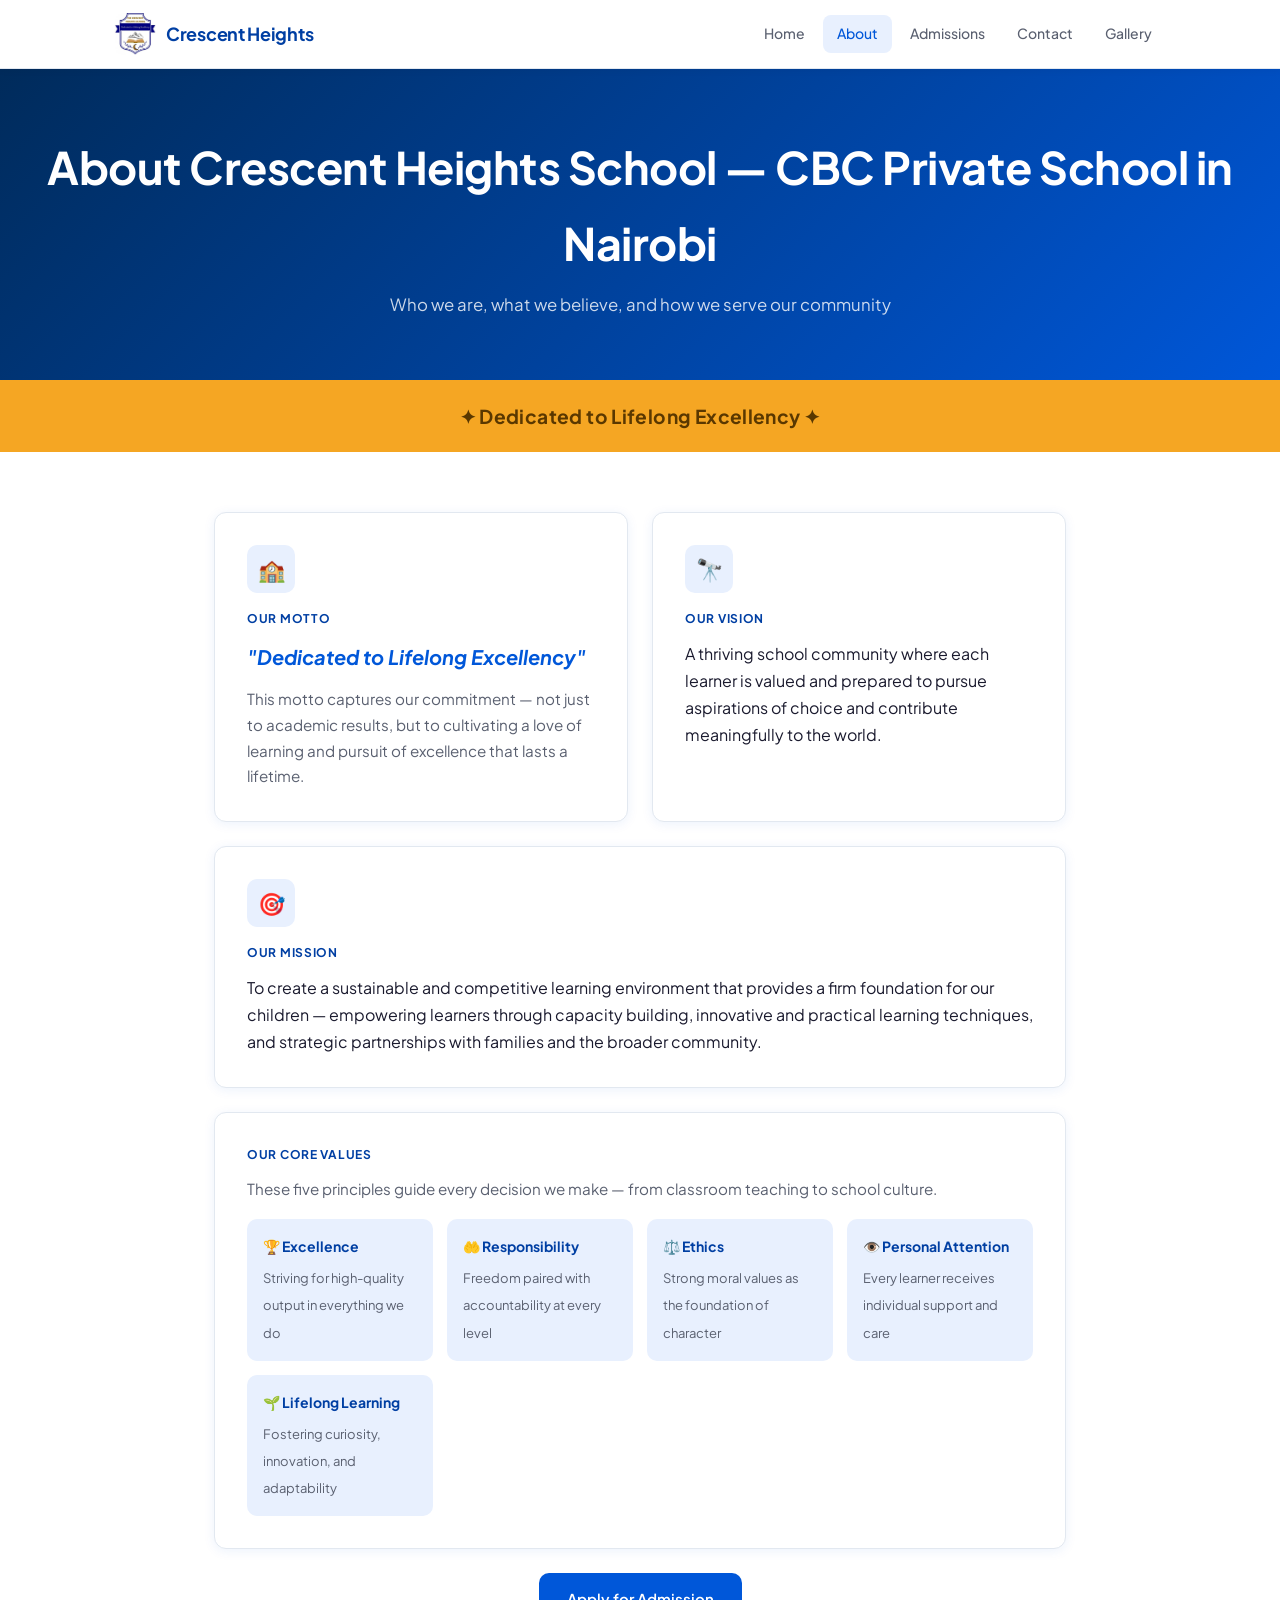
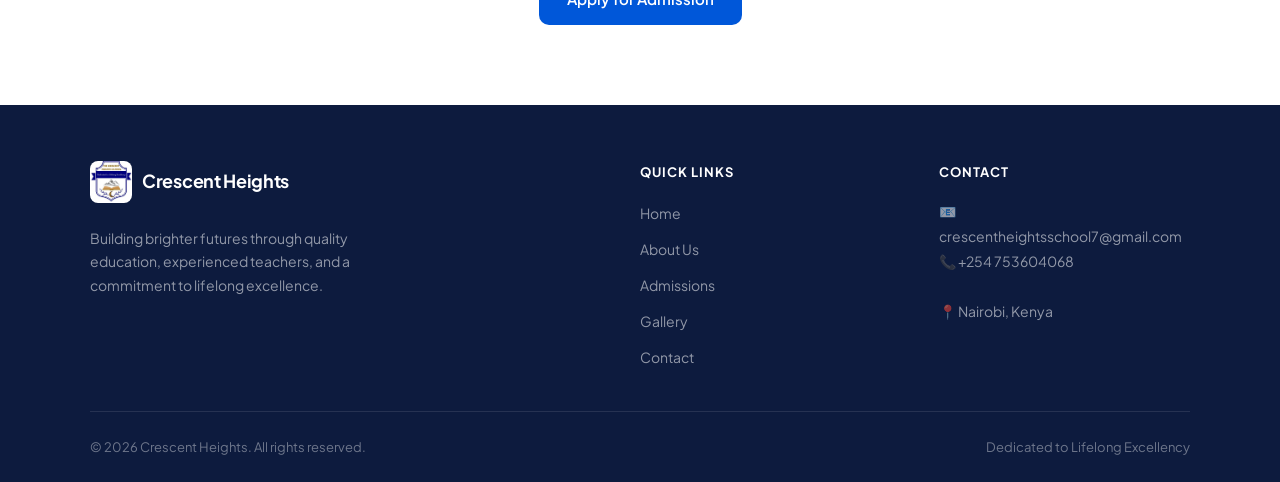
==== commit f927ed24: "cbc" ====
--- a/about.html
+++ b/about.html
@@ -4,8 +4,9 @@
   <meta charset="UTF-8">
   <meta name="viewport" content="width=device-width, initial-scale=1.0">
   <meta name="description" content="Learn about Crescent Heights — our motto, vision, mission, and the core values that guide everything we do.">
-  <title>About — Crescent Heights</title>
-  <link rel="icon" href="images/logo.jpg">
+  <title>About Crescent Heights | CBC Private School in Nairobi</title>
+  <meta name="description" content="Learn about Crescent Heights School — our CBC motto, vision, mission, and core values that guide our private school in Nairobi, Kenya.">
+  <link rel="icon" type="image/jpg" href="images/logo.jpg">
   <link rel="stylesheet" href="style.css">
 </head>
 <body>
@@ -13,7 +14,7 @@
 <header>
   <div class="navbar">
     <a href="index.html" class="logo-section">
-      <img src="images/logo.jpg" class="logo" alt="Crescent Heights Logo">
+      <img src="images/logo.jpg" class="logo" alt="Crescent Heights School Logo - Private CBC School in Nairobi">
       <span class="school-name">Crescent Heights</span>
     </a>
     <button class="hamburger" id="hamburger" aria-label="Toggle menu">
@@ -30,7 +31,7 @@
 </header>
 
 <div class="page-hero">
-  <h1>About Crescent Heights</h1>
+  <h1>About Crescent Heights School — CBC Private School in Nairobi</h1>
   <p>Who we are, what we believe, and how we serve our community</p>
 </div>
 
@@ -97,7 +98,7 @@
   <div class="footer-grid">
     <div class="footer-brand">
       <a href="index.html" class="logo-section" style="margin-bottom:12px; display:inline-flex;">
-        <img src="images/logo.jpg" class="logo" alt="Logo">
+        <img src="images/logo.jpg" class="logo" alt="Crescent Heights School Logo">
         <span class="school-name">Crescent Heights</span>
       </a>
       <p>Building brighter futures through quality education, experienced teachers, and a commitment to lifelong excellence.</p>
--- a/style.css
+++ b/style.css
@@ -508,6 +508,38 @@
   flex-wrap: wrap; gap: 8px;
 }
 
+/* ── COLLAGE PREVIEW ── */
+.collage-preview {
+  position: relative;
+  border-radius: var(--radius);
+  overflow: hidden;
+  box-shadow: var(--shadow-lg);
+  cursor: pointer;
+}
+
+.collage-preview img {
+  width: 100%;
+  max-height: 440px;
+  object-fit: cover;
+  display: block;
+  transition: transform 0.4s ease;
+}
+
+.collage-preview:hover img { transform: scale(1.03); }
+
+.collage-overlay {
+  position: absolute;
+  inset: 0;
+  background: rgba(0,20,60,0.45);
+  display: flex;
+  align-items: center;
+  justify-content: center;
+  opacity: 0;
+  transition: opacity 0.3s ease;
+}
+
+.collage-preview:hover .collage-overlay { opacity: 1; }
+
 /* ── ANIMATIONS ── */
 .fade-up { opacity: 0; transform: translateY(24px); transition: opacity 0.5s ease, transform 0.5s ease; }
 .fade-up.visible { opacity: 1; transform: none; }
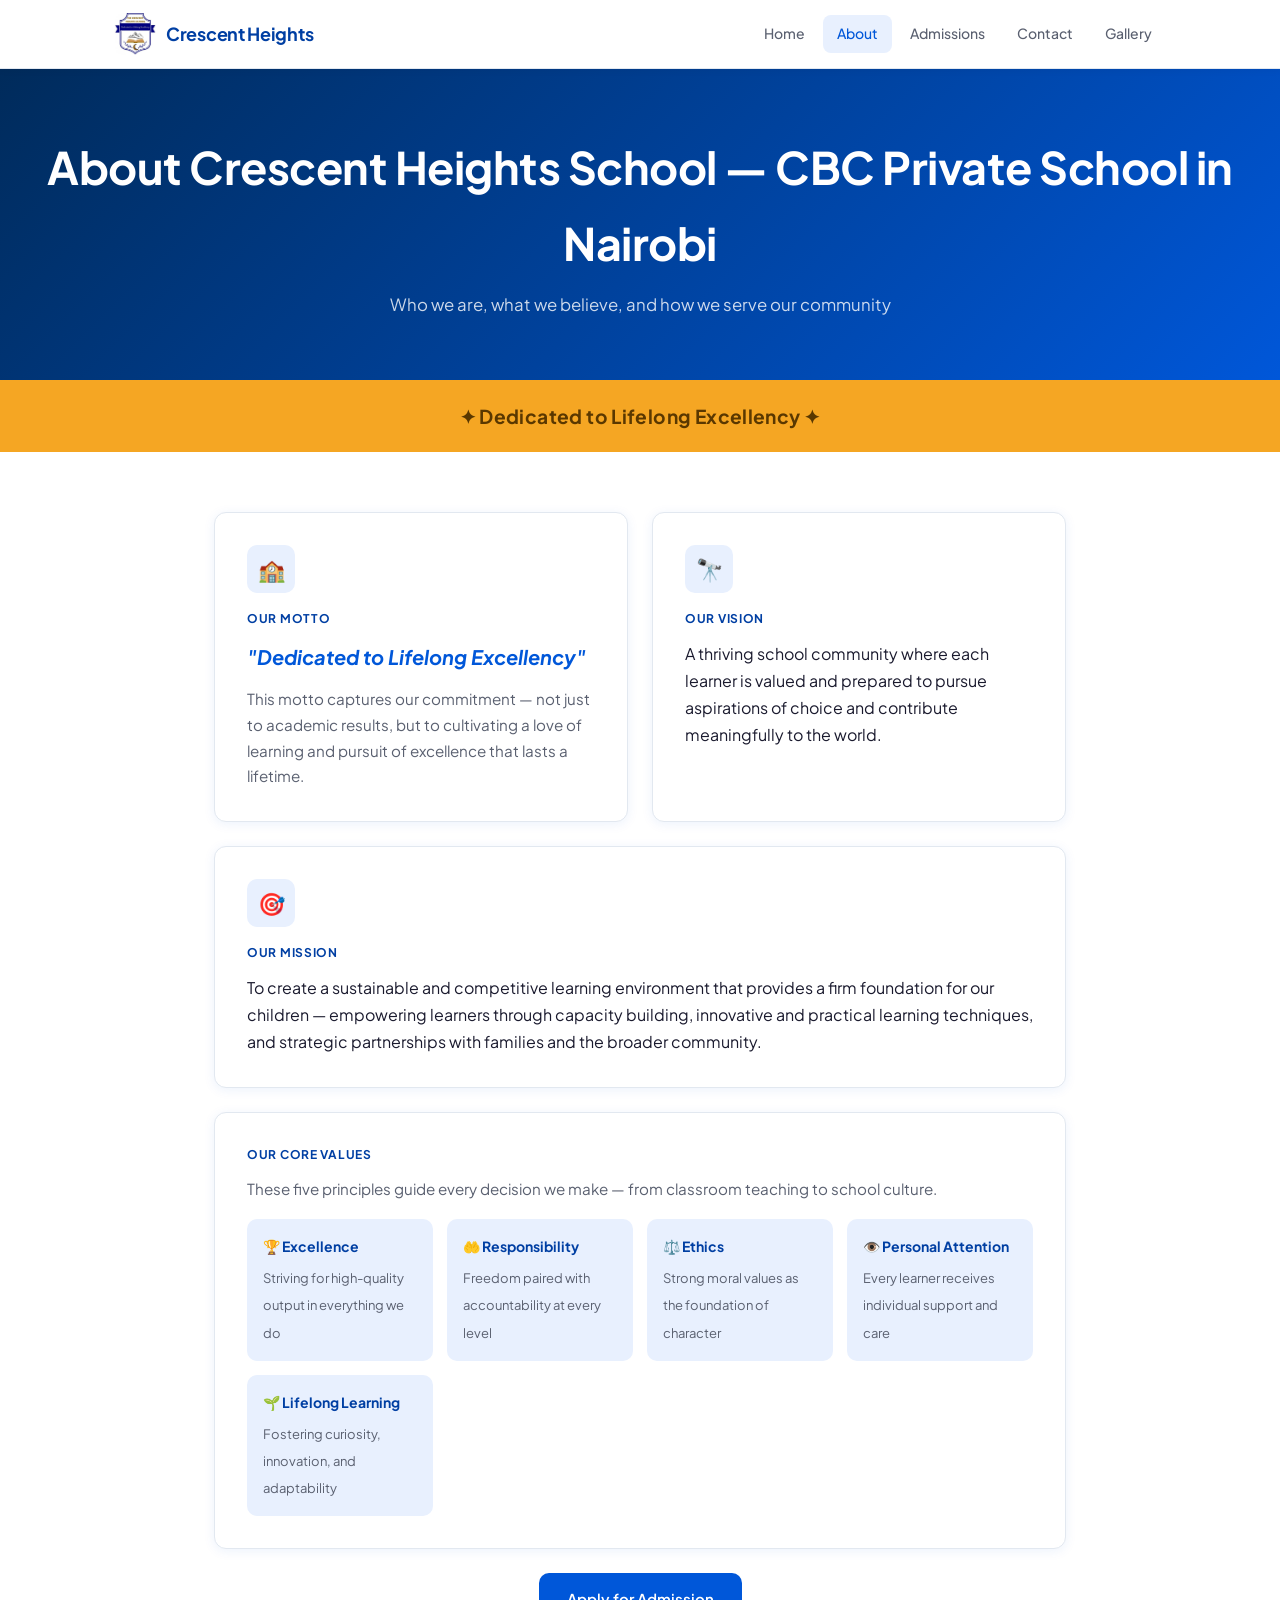
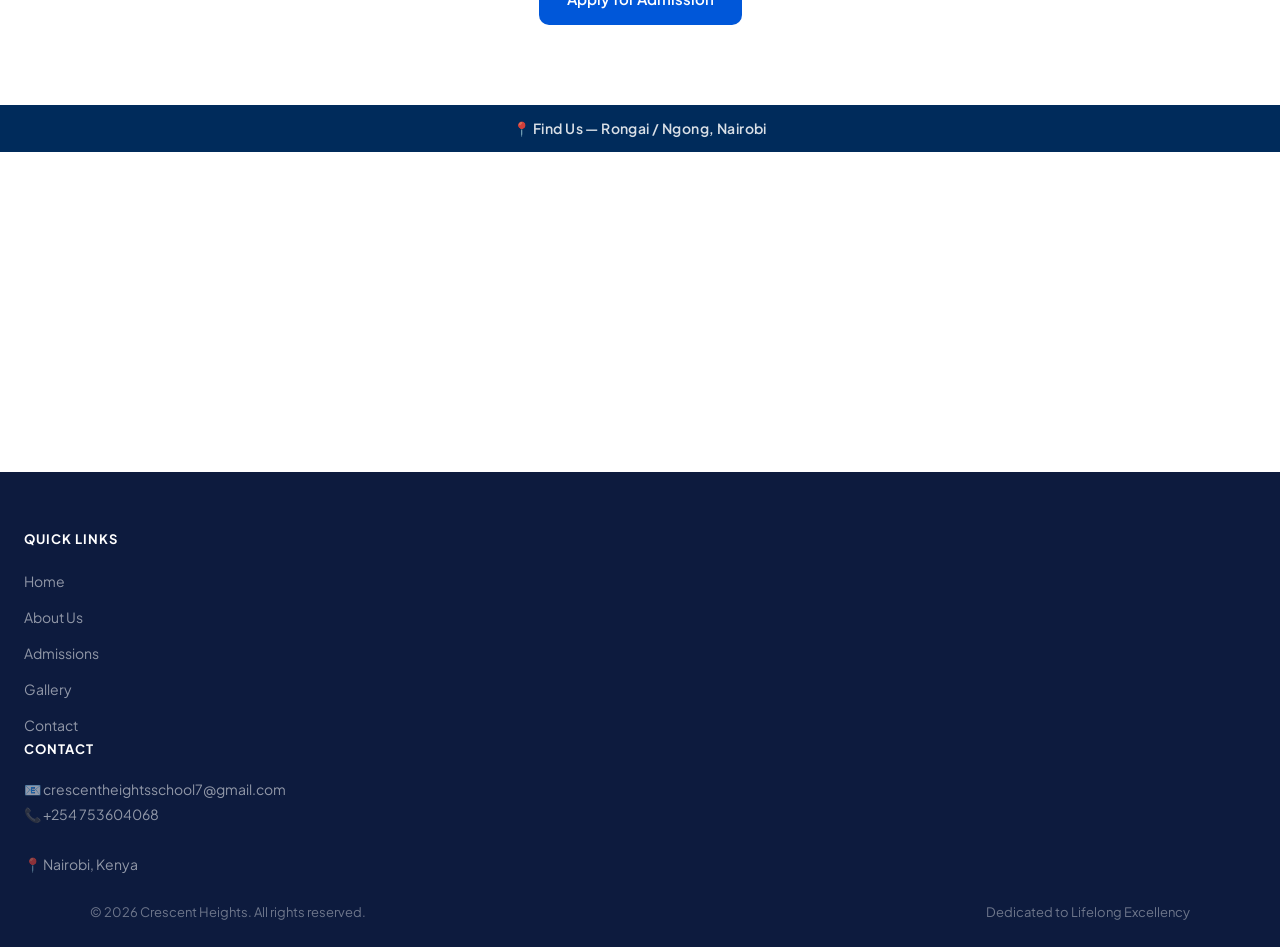
==== commit 06d240e7: "update" ====
--- a/about.html
+++ b/about.html
@@ -4,8 +4,8 @@
   <meta charset="UTF-8">
   <meta name="viewport" content="width=device-width, initial-scale=1.0">
   <meta name="description" content="Learn about Crescent Heights — our motto, vision, mission, and the core values that guide everything we do.">
-  <title>About Crescent Heights | CBC Private School in Nairobi</title>
-  <meta name="description" content="Learn about Crescent Heights School — our CBC motto, vision, mission, and core values that guide our private school in Nairobi, Kenya.">
+  <title>About Crescent Heights | CBC Primary School in Rongai &amp; Ngong</title>
+  <meta name="description" content="Learn about Crescent Heights School in Rongai &amp; Ngong — our CBC vision, mission, and core values that guide our nurturing school community.">
   <link rel="icon" type="image/jpg" href="images/logo.jpg">
   <link rel="stylesheet" href="style.css">
 </head>
@@ -94,14 +94,12 @@
   </div>
 </div>
 
+<div class="map-section">
+  <div class="map-label">📍 Find Us — Rongai / Ngong, Nairobi</div>
+  <iframe src="https://www.google.com/maps/embed?pb=!1m18!1m12!1m3!1d249.28997304698953!2d36.71396829455627!3d-1.393170629211568!2m3!1f0!2f0!3f0!3m2!1i1024!2i768!4f13.1!3m3!1m2!1s0x182f0526e683555d%3A0xda788931d4030769!2sThe%20Crescent%20Heights%20School!5e0!3m2!1sen!2ske!4v1775996289267!5m2!1sen!2ske" allowfullscreen="" loading="lazy" referrerpolicy="no-referrer-when-downgrade" title="Crescent Heights School on Google Maps"></iframe>
+</div>
+
 <footer>
-  <div class="footer-grid">
-    <div class="footer-brand">
-      <a href="index.html" class="logo-section" style="margin-bottom:12px; display:inline-flex;">
-        <img src="images/logo.jpg" class="logo" alt="Crescent Heights School Logo">
-        <span class="school-name">Crescent Heights</span>
-      </a>
-      <p>Building brighter futures through quality education, experienced teachers, and a commitment to lifelong excellence.</p>
     </div>
     <div class="footer-col">
       <h4>Quick Links</h4>
@@ -128,6 +126,8 @@
   </div>
 </footer>
 
+<a href="#" class="back-to-top" id="backToTop" aria-label="Back to top">↑</a>
+
 <script>
   const hamburger = document.getElementById('hamburger');
   const nav = document.getElementById('main-nav');
@@ -144,6 +144,9 @@
     });
   }, { threshold: 0.1 });
   document.querySelectorAll('.fade-up').forEach(el => observer.observe(el));
+  const btn = document.getElementById('backToTop');
+  window.addEventListener('scroll', () => btn.classList.toggle('visible', window.scrollY > 300));
+  btn.addEventListener('click', e => { e.preventDefault(); window.scrollTo({ top: 0, behavior: 'smooth' }); });
 </script>
 </body>
 </html>
--- a/style.css
+++ b/style.css
@@ -508,6 +508,162 @@
   flex-wrap: wrap; gap: 8px;
 }
 
+/* ── MAP SECTION ── */
+.map-section {
+  text-align: center;
+  padding: 0;
+}
+
+.map-label {
+  background: #002b5b;
+  color: rgba(255,255,255,0.85);
+  font-size: 14px;
+  font-weight: 600;
+  padding: 12px 24px;
+  letter-spacing: 0.03em;
+}
+
+.map-section iframe {
+  width: 100%;
+  height: 320px;
+  display: block;
+  border: none;
+}
+
+/* ── PERKS STRIP ── */
+.perks-strip {
+  display: flex;
+  flex-wrap: wrap;
+  gap: 12px;
+  margin-bottom: 40px;
+  justify-content: center;
+}
+
+.perk {
+  background: var(--blue-light);
+  color: var(--blue-dark);
+  padding: 10px 18px;
+  border-radius: 999px;
+  font-size: 14px;
+  font-weight: 500;
+  border: 1px solid rgba(0,87,217,0.15);
+}
+
+.perk strong { margin: 0 4px; }
+
+/* ── FEES PAGE ── */
+.fees-page {
+  max-width: 960px;
+  margin: 0 auto;
+  padding: 60px 24px;
+}
+
+.fees-note {
+  background: #fffbeb;
+  border: 1px solid #f5a623;
+  border-radius: 10px;
+  padding: 14px 20px;
+  font-size: 14px;
+  color: #7a4f00;
+  margin-bottom: 36px;
+  text-align: center;
+}
+
+.fees-grid {
+  display: grid;
+  grid-template-columns: repeat(auto-fit, minmax(220px, 1fr));
+  gap: 20px;
+  margin-bottom: 40px;
+}
+
+.fees-card {
+  background: var(--white);
+  border: 1px solid var(--border);
+  border-radius: var(--radius);
+  overflow: hidden;
+  box-shadow: var(--shadow);
+  transition: transform 0.2s, box-shadow 0.2s;
+}
+
+.fees-card:hover { transform: translateY(-4px); box-shadow: var(--shadow-lg); }
+
+.fees-card-header {
+  background: linear-gradient(135deg, #002b5b, #0057D9);
+  padding: 18px 20px;
+  display: flex;
+  flex-direction: column;
+  gap: 4px;
+}
+
+.fees-level { color: #fff; font-weight: 700; font-size: 16px; }
+.fees-grade { color: rgba(255,255,255,0.7); font-size: 13px; }
+
+.fees-items { padding: 16px 20px; }
+
+.fees-row {
+  display: flex;
+  justify-content: space-between;
+  font-size: 14px;
+  padding: 7px 0;
+  border-bottom: 1px solid var(--border);
+  color: var(--text);
+}
+
+.fees-row:last-child { border-bottom: none; }
+.fees-optional { color: var(--muted); }
+
+.fees-total {
+  background: var(--blue-light);
+  padding: 12px 20px;
+  font-size: 14px;
+  color: var(--blue-dark);
+  text-align: right;
+}
+
+.fees-total strong { font-size: 16px; }
+
+.fees-badges {
+  display: flex;
+  flex-direction: column;
+  gap: 12px;
+  margin-bottom: 32px;
+}
+
+.fees-badge {
+  background: var(--white);
+  border: 1px solid var(--border);
+  border-left: 4px solid var(--blue);
+  border-radius: 8px;
+  padding: 14px 18px;
+  font-size: 14px;
+  color: var(--text);
+}
+
+/* ── BACK TO TOP ── */
+.back-to-top {
+  position: fixed;
+  bottom: 28px;
+  right: 24px;
+  width: 42px;
+  height: 42px;
+  background: var(--blue);
+  color: #fff;
+  border-radius: 50%;
+  display: flex;
+  align-items: center;
+  justify-content: center;
+  font-size: 18px;
+  text-decoration: none;
+  opacity: 0;
+  pointer-events: none;
+  transition: opacity 0.3s, transform 0.3s;
+  box-shadow: 0 4px 12px rgba(0,87,217,0.3);
+  z-index: 999;
+}
+
+.back-to-top.visible { opacity: 1; pointer-events: auto; }
+.back-to-top:hover { transform: translateY(-3px); }
+
 /* ── COLLAGE PREVIEW ── */
 .collage-preview {
   position: relative;
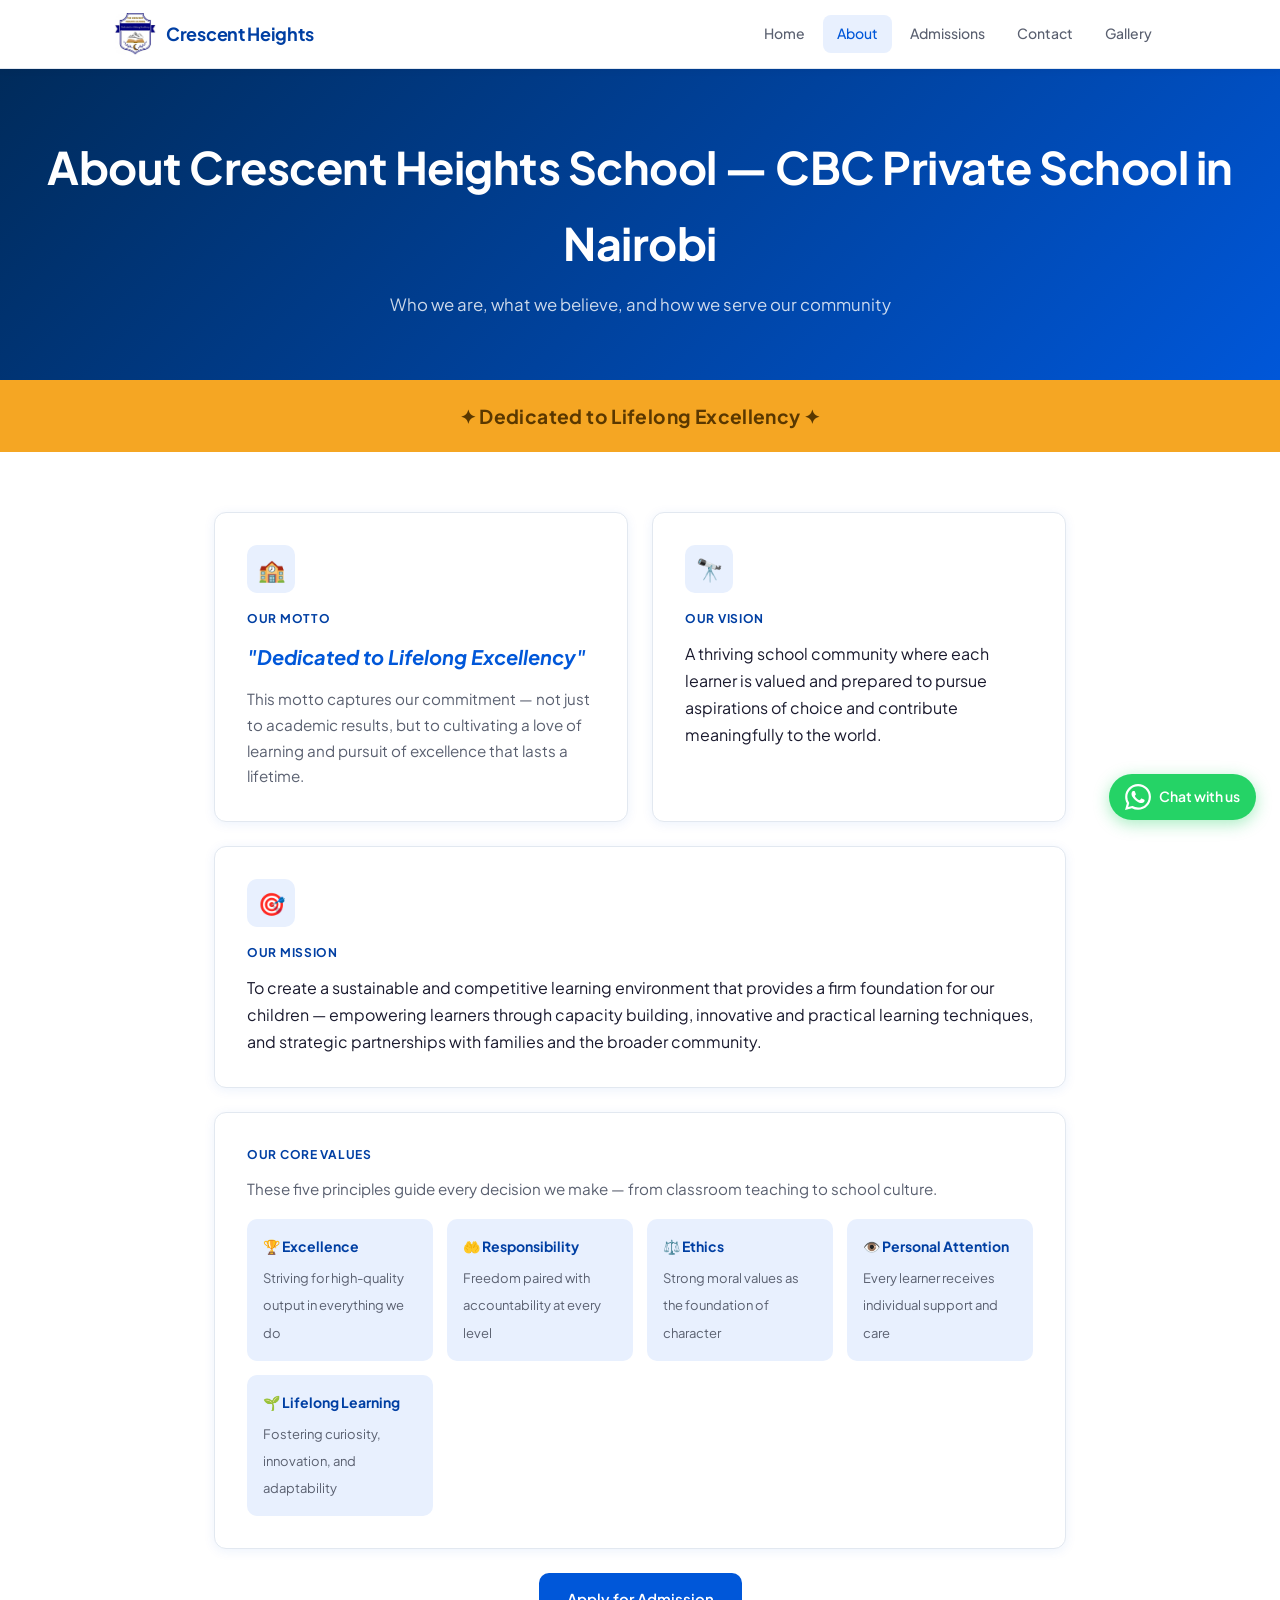
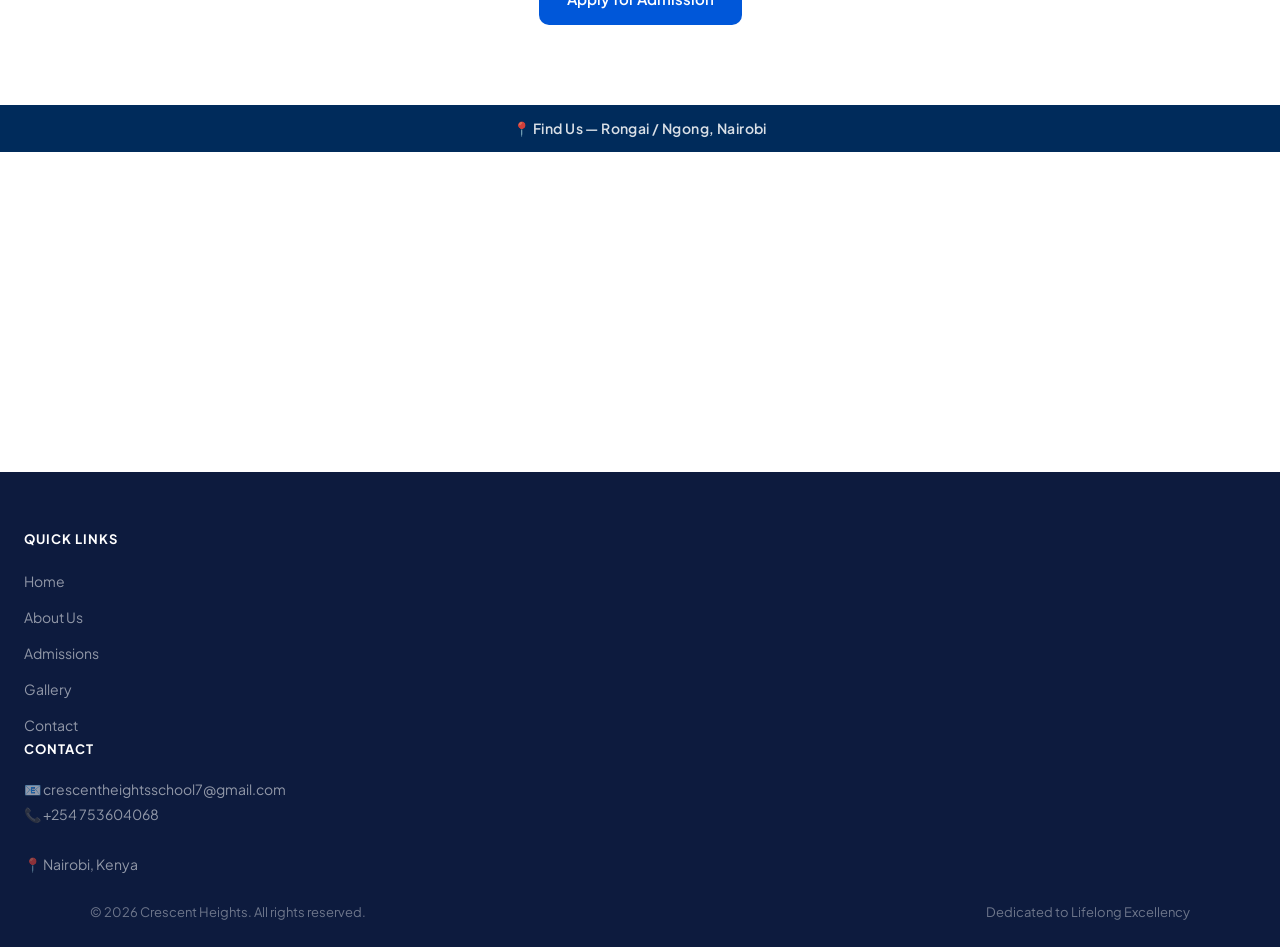
==== commit e4c032f1: "google tag" ====
--- a/about.html
+++ b/about.html
@@ -1,11 +1,20 @@
 <!DOCTYPE html>
 <html lang="en">
 <head>
+  <!-- Google tag (gtag.js) -->
+<script async src="https://www.googletagmanager.com/gtag/js?id=G-EZXC4PELKP"></script>
+<script>
+  window.dataLayer = window.dataLayer || [];
+  function gtag(){dataLayer.push(arguments);}
+  gtag('js', new Date());
+
+  gtag('config', 'G-EZXC4PELKP');
+</script>
   <meta charset="UTF-8">
   <meta name="viewport" content="width=device-width, initial-scale=1.0">
   <meta name="description" content="Learn about Crescent Heights — our motto, vision, mission, and the core values that guide everything we do.">
-  <title>About Crescent Heights | CBC Primary School in Rongai &amp; Ngong</title>
-  <meta name="description" content="Learn about Crescent Heights School in Rongai &amp; Ngong — our CBC vision, mission, and core values that guide our nurturing school community.">
+  <title>About The Crescent Heights School | Olkeri, Ngong &amp; Rongai</title>
+  <meta name="description" content="Learn about The Crescent Heights School in Olkeri, Ngong — our CBC vision, mission, and core values serving Ngong Town, Matasia and Ongata Rongai.">
   <link rel="icon" type="image/jpg" href="images/logo.jpg">
   <link rel="stylesheet" href="style.css">
 </head>
@@ -126,6 +135,11 @@
   </div>
 </footer>
 
+<a href="https://wa.me/254701911486" class="whatsapp-btn" target="_blank" rel="noopener" aria-label="Chat on WhatsApp">
+  <svg xmlns="http://www.w3.org/2000/svg" viewBox="0 0 24 24" fill="white" width="26" height="26"><path d="M17.472 14.382c-.297-.149-1.758-.867-2.03-.967-.273-.099-.471-.148-.67.15-.197.297-.767.966-.94 1.164-.173.199-.347.223-.644.075-.297-.15-1.255-.463-2.39-1.475-.883-.788-1.48-1.761-1.653-2.059-.173-.297-.018-.458.13-.606.134-.133.298-.347.446-.52.149-.174.198-.298.298-.497.099-.198.05-.371-.025-.52-.075-.149-.669-1.612-.916-2.207-.242-.579-.487-.5-.669-.51-.173-.008-.371-.01-.57-.01-.198 0-.52.074-.792.372-.272.297-1.04 1.016-1.04 2.479 0 1.462 1.065 2.875 1.213 3.074.149.198 2.096 3.2 5.077 4.487.709.306 1.262.489 1.694.625.712.227 1.36.195 1.871.118.571-.085 1.758-.719 2.006-1.413.248-.694.248-1.289.173-1.413-.074-.124-.272-.198-.57-.347m-5.421 7.403h-.004a9.87 9.87 0 01-5.031-1.378l-.361-.214-3.741.982.998-3.648-.235-.374a9.86 9.86 0 01-1.51-5.26c.001-5.45 4.436-9.884 9.888-9.884 2.64 0 5.122 1.03 6.988 2.898a9.825 9.825 0 012.893 6.994c-.003 5.45-4.437 9.884-9.885 9.884m8.413-18.297A11.815 11.815 0 0012.05 0C5.495 0 .16 5.335.157 11.892c0 2.096.547 4.142 1.588 5.945L.057 24l6.305-1.654a11.882 11.882 0 005.683 1.448h.005c6.554 0 11.89-5.335 11.893-11.893a11.821 11.821 0 00-3.48-8.413z"/></svg>
+  <span>Chat with us</span>
+</a>
+
 <a href="#" class="back-to-top" id="backToTop" aria-label="Back to top">↑</a>
 
 <script>
--- a/style.css
+++ b/style.css
@@ -530,6 +530,30 @@
   border: none;
 }
 
+/* ── TRANSPORT SECTION ── */
+.transport-grid {
+  display: grid;
+  grid-template-columns: repeat(auto-fit, minmax(200px, 1fr));
+  gap: 16px;
+}
+
+.transport-card {
+  background: var(--white);
+  border: 1px solid var(--border);
+  border-radius: var(--radius);
+  padding: 20px;
+  display: flex;
+  flex-direction: column;
+  gap: 6px;
+  box-shadow: var(--shadow);
+  font-size: 22px;
+  transition: transform 0.2s, box-shadow 0.2s;
+}
+
+.transport-card:hover { transform: translateY(-3px); box-shadow: var(--shadow-lg); }
+.transport-card strong { font-size: 15px; color: var(--blue-dark); display: block; margin-top: 6px; }
+.transport-card span { font-size: 13px; color: var(--muted); }
+
 /* ── PERKS STRIP ── */
 .perks-strip {
   display: flex;
@@ -637,6 +661,36 @@
   padding: 14px 18px;
   font-size: 14px;
   color: var(--text);
+}
+
+/* ── WHATSAPP BUTTON ── */
+.whatsapp-btn {
+  position: fixed;
+  bottom: 80px;
+  right: 24px;
+  background: #25D366;
+  color: #fff;
+  display: flex;
+  align-items: center;
+  gap: 8px;
+  padding: 10px 16px;
+  border-radius: 999px;
+  text-decoration: none;
+  font-size: 14px;
+  font-weight: 600;
+  box-shadow: 0 4px 16px rgba(37,211,102,0.4);
+  z-index: 999;
+  transition: transform 0.2s, box-shadow 0.2s;
+}
+
+.whatsapp-btn:hover {
+  transform: translateY(-2px);
+  box-shadow: 0 8px 20px rgba(37,211,102,0.5);
+}
+
+@media (max-width: 480px) {
+  .whatsapp-btn span { display: none; }
+  .whatsapp-btn { padding: 12px; border-radius: 50%; bottom: 80px; }
 }
 
 /* ── BACK TO TOP ── */
